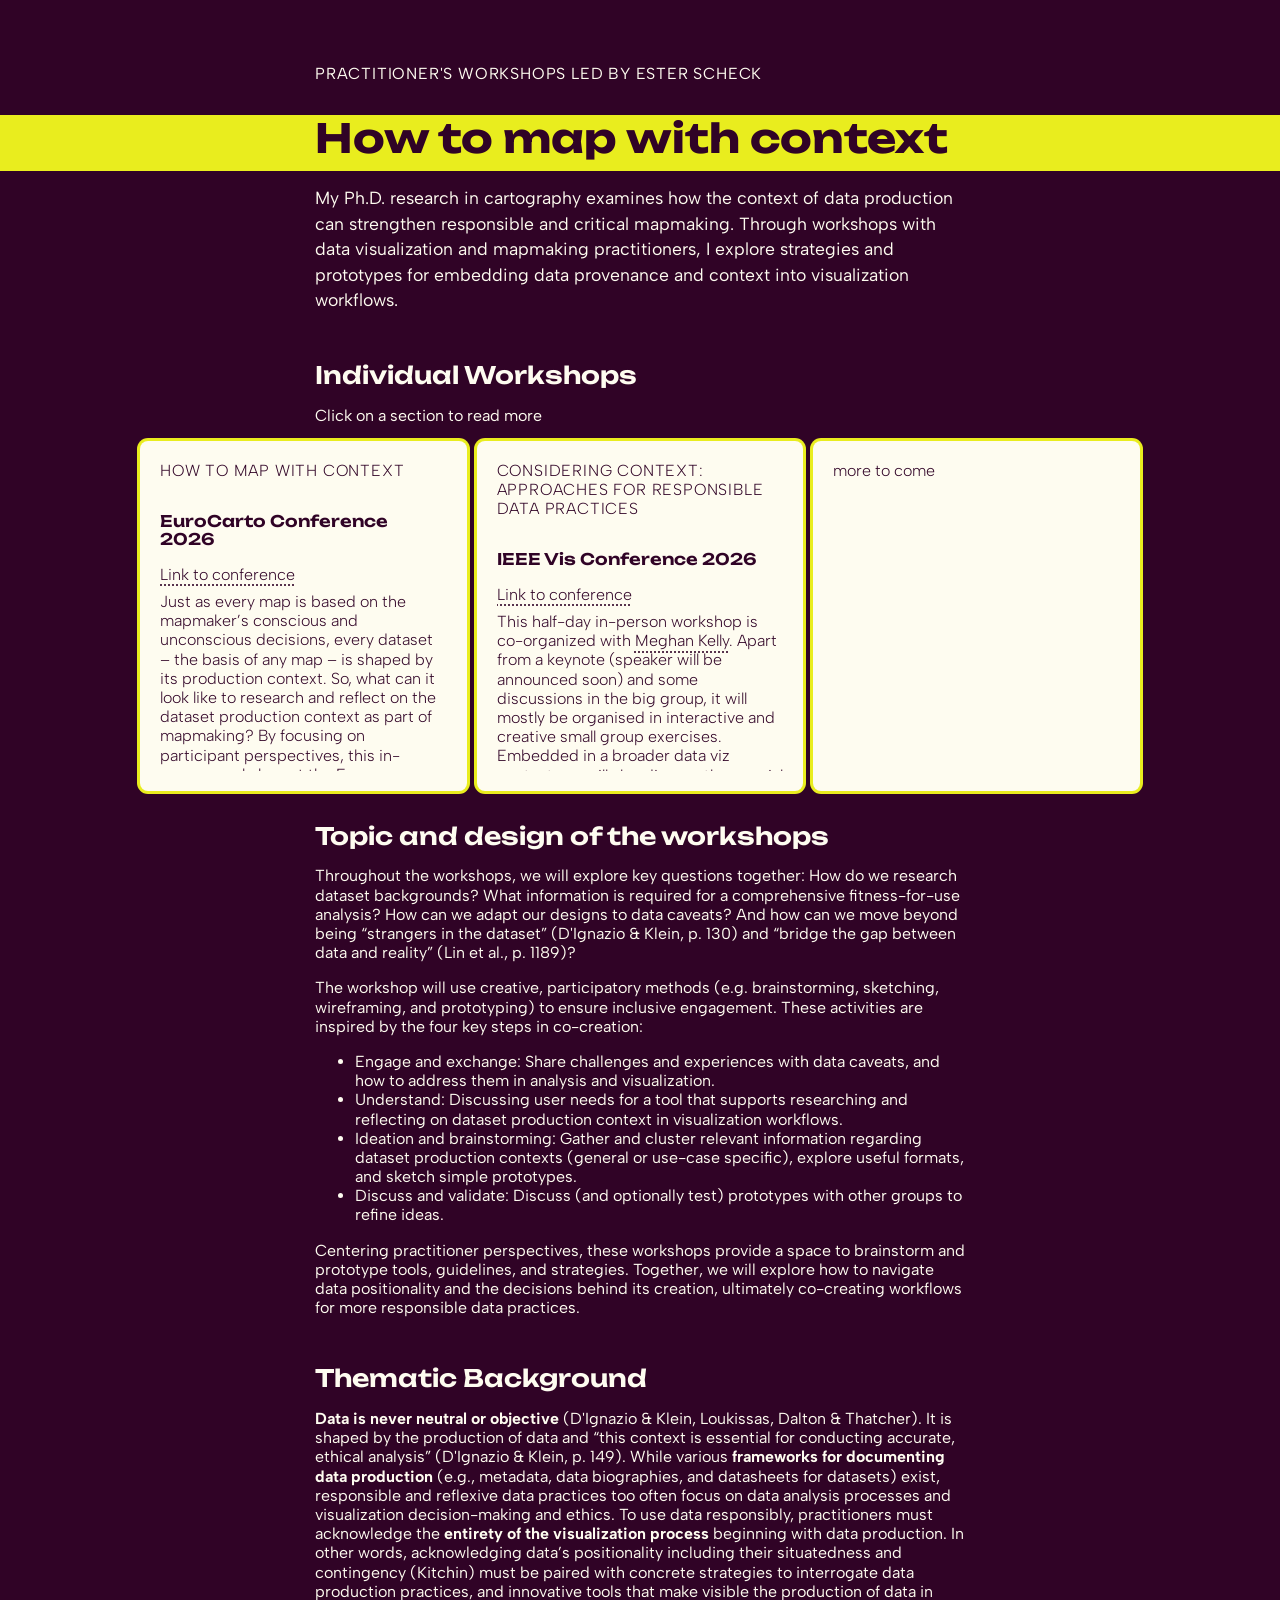
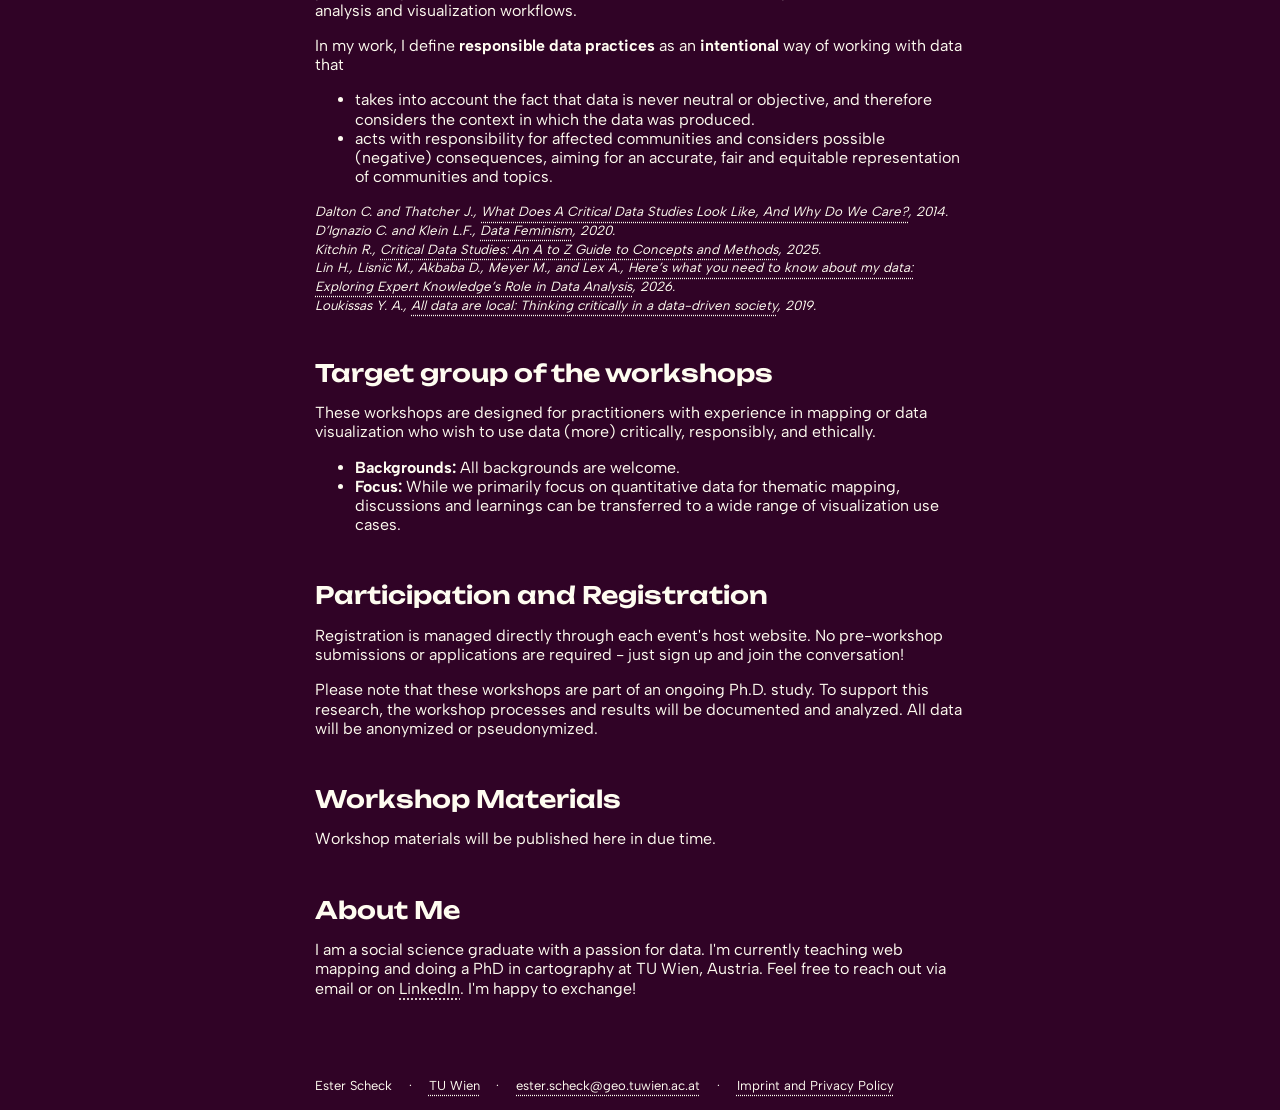
==== index.html @ 28e90af2 "feat(index): add in-person info" ====
<!DOCTYPE html>
<html lang="en">
    <head>
        <meta charset="utf-8">
        <title>Workshops: Mapping with Context</title>
        <meta name="description" content="Workshops led by Ester Scheck exploring the intersection of data production context, responsible data practices, and mapmaking ethics. Focus on co-creating strategies for mapmaking and visualization workflows">
        <link rel="icon" type="image/png" sizes="32x32" href="images/favicon-32x32.png">
        <link rel="stylesheet" href="style.css">
        <link rel="preconnect" href="https://fonts.bunny.net">
        <link href="https://fonts.bunny.net/css?family=unbounded:200,300,400,600,700" rel="stylesheet" />
        <meta name="viewport" content="width=device-width, initial-scale=1">
    </head>
    <body>
        <header>
            <div class="header-content container">
                <div class="surtitle">Practitioner's workshops led by Ester Scheck</div>
                <div class="title-block">
                    <h1>
                        <a href="index.html">How to map with context</a>
                    </h1>                    
                </div>
            </div>
        </header>

        <main>
            <section class="intro container">
                <p>
                    My Ph.D. research in cartography examines how the context of data production can strengthen responsible and critical mapmaking. 
                    Through workshops with data visualization and mapmaking practitioners, 
                    I explore strategies and prototypes for embedding data provenance and context into visualization workflows.
                </p>
            </section>

            <section class="workshops-intro container">
                <h2>Individual Workshops</h2>
                <p>Click on a section to read more</p>
            </section>

            <section class="workshops-wrapper">
                <div class="workshop-column" onclick="expand(this)">
                    <div class="surtitle">How to Map with Context</div>
                    <h3>EuroCarto Conference 2026</h3>
                    <a href="https://eurocarto2026.org/">Link to conference</a>
                    <p>
                        Just as every map is based on the mapmaker’s conscious and unconscious decisions, 
                        every dataset – the basis of any map – is shaped by its production context. 
                        So, what can it look like to research and reflect on the dataset production context as part of mapmaking?
                        By focusing on participant perspectives, this in-person workshop at the European Cartographic Conference 2026
                        fosters the exchange and development of ideas needed to strengthen responsible data practices and integrate production context into the mapmaking workflow.
                    </p>
                </div>
                <div class="workshop-column" onclick="expand(this)">
                    <div class="surtitle">Considering Context: Approaches for Responsible Data Practices</div>
                    <h3>IEEE Vis Conference 2026</h3>
                    <a href="https://www.ieeevis.org/year/2026/welcome/">Link to conference</a>
                    <p>
                        This half-day in-person workshop is co-organized with <a href="https://www.maxwell.syr.edu/directory/meghan-kelly">Meghan Kelly</a>.
                        Apart from a keynote (speaker will be announced soon) and some discussions in the big group,
                        it will mostly be organised in interactive and creative small group exercises.
                        Embedded in a broader data viz context, we will also discuss the special challenges
                        and benefits of maps as a visualization type that not only shows attributes but also spatial relations.
                    </p>   
                </div>
                <div class="workshop-column" onclick="expand(this)">
                    more to come
                </div>
            </section>

            <section class="workshop-topic container">
                <h2>Topic and design of the workshops</h2>
                <p>
                    Throughout the workshops, we will explore key questions together: 
                    How do we research dataset backgrounds? 
                    What information is required for a comprehensive fitness-for-use analysis? 
                    How can we adapt our designs to data caveats?
                    And how can we move beyond being “strangers in the dataset” (D'Ignazio & Klein, p. 130) and “bridge the gap between data and reality” (Lin et al., p. 1189)?
                </p>
                <p>
                    The workshop will use creative, participatory methods (e.g. brainstorming, sketching, wireframing, and prototyping) to ensure inclusive engagement. 
                    These activities are inspired by the four key steps in co-creation:
                    <ul>
                        <li>Engage and exchange: Share challenges and experiences with data caveats, and how to address them in analysis and visualization.</li>
                        <li>Understand: Discussing user needs for a tool that supports researching and reflecting on dataset production context in visualization workflows.</li>
                        <li>Ideation and brainstorming: Gather and cluster relevant information regarding dataset production contexts (general or use-case specific), explore useful formats, and sketch simple prototypes.</li>
                        <li>Discuss and validate: Discuss (and optionally test) prototypes with other groups to refine ideas.</li>
                    </ul>
                </p>
                <p>
                    Centering practitioner perspectives, these workshops provide a space to brainstorm and prototype tools, guidelines, and strategies. 
                    Together, we will explore how to navigate data positionality and the decisions behind its creation, 
                    ultimately co-creating workflows for more responsible data practices.
                </p>
            </section>

            <section class="background container">
                <h2>Thematic Background</h2>
                <p>
                    <em>Data is never neutral or objective</em> (D'Ignazio & Klein, Loukissas, Dalton & Thatcher). 
                    It is shaped by the production of data and “this context is essential for conducting accurate, ethical analysis” (D'Ignazio & Klein, p. 149). 
                    While various <em>frameworks for documenting data production</em> (e.g., metadata, data biographies, and datasheets for datasets) exist, 
                    responsible and reflexive data practices too often focus on data analysis processes and visualization decision-making and ethics. 
                    To use data responsibly, practitioners must acknowledge the <em>entirety of the visualization process</em> beginning with data production. 
                    In other words, acknowledging data’s positionality including their situatedness and contingency (Kitchin) 
                    must be paired with concrete strategies to interrogate data production practices, 
                    and innovative tools that make visible the production of data in analysis and visualization workflows.
                </p>
                <p>
                    In my work, I define <em>responsible data practices</em> as an <em>intentional</em> way of working with data that
                    <ul>
                        <li>takes into account the fact that data is never neutral or objective, and therefore considers the context in which the data was produced.</li>
                        <li>acts with responsibility for affected communities and considers possible (negative) consequences, aiming for an accurate, fair and equitable representation of communities and topics.</li>
                    </ul>
                </p>
                <p class="bibliography">
                    Dalton C. and Thatcher J., <a href="https://www.societyandspace.org/articles/what-does-a-critical-data-studies-look-like-and-why-do-we-care">What Does A Critical Data Studies Look Like, And Why Do We Care?</a>, 2014.<br>
                    D’Ignazio C. and Klein L.F., <a href="https://mitpress.mit.edu/9780262547185/data-feminism/">Data Feminism</a>, 2020. <br>
                    Kitchin R., <a href="https://www.politybooks.com/bookdetail?book_slug=9781509566525">Critical Data Studies: An A to Z Guide to Concepts and Methods</a>, 2025. <br>
                    Lin H., Lisnic M., Akbaba D., Meyer M., and Lex A., <a href="doi.org/10.1109/TVCG.2025.3634821">Here’s what you need to know about my data: Exploring Expert Knowledge’s Role in Data Analysis</a>, 2026.<br>
                    Loukissas Y. A., <a href="https://direct.mit.edu/books/oa-monograph/4323/All-Data-Are-LocalThinking-Critically-in-a-Data">All data are local: Thinking critically in a data-driven society</a>, 2019.<br>
                </p>
            </section>

            <section class="target-group container">
                <h2>Target group of the workshops</h2>
                <p>These workshops are designed for practitioners with experience in mapping or data visualization who wish to use data (more) critically, responsibly, and ethically. 
                    <ul>
                        <li><em>Backgrounds:</em> All backgrounds are welcome.</li>
                        <li><em>Focus:</em> While we primarily focus on quantitative data for thematic mapping,
                        discussions and learnings can be transferred to a wide range of visualization use cases.</li>
                    </ul>
                </p>
            </section>

            <section class="participation container">
                <h2>Participation and Registration</h2>
                <p>
                    Registration is managed directly through each event's host website. 
                    No pre-workshop submissions or applications are required - just sign up and join the conversation!
                </p>
                <p>
                    Please note that these workshops are part of an ongoing Ph.D. study. 
                    To support this research, the workshop processes and results will be documented and analyzed.
                    All data will be anonymized or pseudonymized.
                </p>
            </section>

            <section class="materials container">
                <h2>Workshop Materials</h2>
                <p>Workshop materials will be published here in due time.</p>
            </section>

            <section class="about-me container">
                <h2>About Me</h2>
                <p>I am a social science graduate with a passion for data.
                    I'm currently teaching web mapping and doing a PhD in cartography at TU Wien, Austria.
                    Feel free to reach out via email or on <a href="https://www.linkedin.com/in/ester-s-/">LinkedIn</a>.
                    I'm happy to exchange!
                </p>
            </section>
        </main>

        <footer class="container">
            <span>Ester Scheck</span>
            <span>·</span>
            <span><a href="https://cartography.tuwien.ac.at/ester-scheck/">TU Wien</a></span>
            <span>·</span>
            <span><a href="mailto:ester.scheck@geo.tuwien.ac.at">ester.scheck@geo.tuwien.ac.at</a></span>
            <span>·</span>
            <span><a href="imprint-privacy.html">Imprint and Privacy Policy</a></span>
        </footer>

    </body>

    <script>
        function expand(el) {
            document.querySelectorAll('.workshop-column').forEach(col => col.classList.remove('active'));
            el.classList.add('active');
        }
    </script>
</html>
---- style.css ----
@font-face {
    font-family: "Albert Sans";
    src: url(fonts/Albert_Sans/AlbertSans-VariableFont_wght.ttf);
}


:root {
    --background:       #300326;
    --type:             #FEFCF0;
    --highlight:        #e9ed1e;


    /* Typography */
    --font-display: "Unbounded", "Inter", "Helvetica Neue", Helvetica, Arial, sans-serif;
    --font-body:   "Albert Sans", "Inter", Arial, sans-serif;

    /* Spacing */
    --space-xs:  0.5rem;
    --space-sm:  1rem;
    --space-md:  2rem;
    --space-lg:  4rem;
    --space-xl:  6rem;

    /* Widths */
    --max-content-width: 650px;
}

html {
    font-size: 16px;
    scroll-behavior: smooth;
    width: 100%;
    overflow-x: hidden;

}

main {
    container-type: inline-size;
}

body {
    font-size: 1rem;
    background-color: var(--background);
    color: var(--type);
    margin-top: var(--space-lg);
    margin-bottom: var(--space-sm);
    padding: 0 var(--space-md);
    font-family: var(--font-body);
    line-height: 1.2;
    align-self: center;
}

.container {
  max-width: var(--max-content-width);
  margin-inline: auto;
  padding-inline: var(--space-md);
}

h1, h2, h3, h4 {
    font-family: var(--font-display);
    font-weight: 600;
    line-height: 1.15;
}

header {
    width: 100vw;
    background-color: var(--background); /* The base color of the top of your site */
    margin-top: var(--space-lg);
    margin-left: -50vw;
    margin-right: -50vw;
    left: 50%;
    right: 50%;
    position: relative;
    overflow: hidden;
    display: block;

    .header-content {
        position: relative;
        z-index: 2; /* Keeps text above the animation */
    }

    .title-block {
        width: 100%;
        position: relative; /* Needed to anchor the animated background */

        &::before {
            content: "";
            position: absolute;
            
            /* THE MAGIC: Instead of 'inset: 0' (which stays inside the H1), 
            we use huge negative margins or viewport units to force it wide */
            left: 50%;
            transform: translateX(-50%);
            width: 150vw; /* Makes it much wider than the screen */
            height: 90%; /* Makes it taller than the text */
            
            z-index: -1; /* Puts it behind the text */
            background-color: var(--highlight);
            
            /* Your existing animation */
            animation: drift 18s ease-in-out infinite;
        }

        &:hover::before {
            animation: none; 
        }
    }

}

h1 {
    margin-bottom: var(--space-sm);
    font-size: 2.5rem;
    font-weight: 700;
    position: relative;
    display: inline-block;
    color: var(--background);
    z-index: 1;
    margin-top: 0;


    a{
        text-decoration: none;
        &:hover {
            color: inherit;
        }
    }
}

@keyframes drift {
  0%, 100% {
    /* Home Base */
    transform: translateX(-50%) translate(0, 0) rotate(0deg);
  }
  20% {
    /* Move right, but keep vertical movement very minimal */
    transform: translateX(-50%) translate(15px, 2px) rotate(1deg);
  }
  40% {
    /* The BIG sweep to the left (high verticality is okay here for "depth") */
    transform: translateX(-50%) translate(-35px, -15px) rotate(-1deg);
  }
  60% {
    /* Move right, but keep it almost purely horizontal */
    transform: translateX(-50%) translate(20px, 0px) rotate(1deg);
  }
  80% {
    /* A small correction back to the left, mostly horizontal */
    transform: translateX(-50%) translate(-10px, -2px) rotate(-0.5deg);
  }
}

h2 {
  position: relative; /* Needed to anchor the line */
  margin-top: var(--space-md);
  display: inline-block;
  margin-bottom: var(--space-xs);

  &::after {
    content: "";
    position: absolute;
    left: 0;
    bottom: -0.2em; /* Distance from text */
    width: 100%;
    height: 0.4em;
    background-color: var(--highlight);
    
    /* The "Magic": Start with 0 width for an entrance animation */
    transform: scaleX(0);
    transform-origin: left;
    transition: transform 0.3s ease-out;
    }

    &:hover::after {
        transform: scaleX(1);
    }
}

.surtitle {
    text-transform: uppercase;
    letter-spacing: 0.05em;
    margin-bottom: var(--space-md)

}

p, div, footer {
    font-family: var(--font-body)
}

p {
    margin-top: var(--space-xs);
}

a {
    color: inherit;
    text-decoration: underline dotted;
    text-underline-offset: 5px;
    &:hover {
        color: var(--highlight);
    }
}

em {
    font-style: normal;
    font-weight: 700;
}

.intro {
    p {
        font-size: 1.1rem;
        line-height: 1.45;
    }
}

section.workshops-wrapper {
    display: flex;
    flex-direction: row;
    justify-content: space-evenly;
    gap: 10px;
    align-items: stretch;
    max-height: 350px;
    max-width: 1000px;
    margin-inline: auto;


    div.workshop-column {
        flex: 1;
        background: var(--type);
        color: var(--background);
        font-weight: 300;
        overflow: clip;
        overflow-clip-margin: content-box;

        transition: box-shadow 0.2s ease, flex 0.4s ease;
        cursor: pointer;
        padding: 20px;
        border-radius: 8px;
        box-shadow: 0 0 0 3px var(--highlight); 

        h3 {
            font-size: 1em;
        }

        .surtitle {
            line-height: 1.2;
        }

        &.active {
            flex: 4;
        }

        &:hover {
            box-shadow: 0 0 0 3px var(--highlight), inset 0 0 0 3px var(--highlight);
        }
    }  
    .workshop-column a:hover {
        color: inherit;
        font-weight: 500;
    }  
}



.bibliography {
    font-size: smaller;
    font-style: italic;
    line-height: 1.4;
}

@media (width < 730px) {
    section.workshops-wrapper {
        flex-direction: column;
        max-height: none;

        div.workshop-column {
            cursor: default;
            &:hover {
                box-shadow: 0 0 0 3px var(--highlight); 
            }
        }
    }

    section.workshops-intro p {
        visibility: hidden; /* hide because accordeon interaction does not work on mobile */
    }

    header {
        padding-inline: var(--space-md);
    }


}

.materials {
    align-items: center;
}

footer {
    margin-top: var(--space-lg);
    margin-bottom: var(--space-sm);
    font-size: small;

    span {
        margin: 0.5vw;
    }
    :first-child {
        margin-left: 0;
    }
    :last-child {
        margin-right: 0;
    }

}

section.imprint {
    div {
        line-height: 1.65;
    }
}
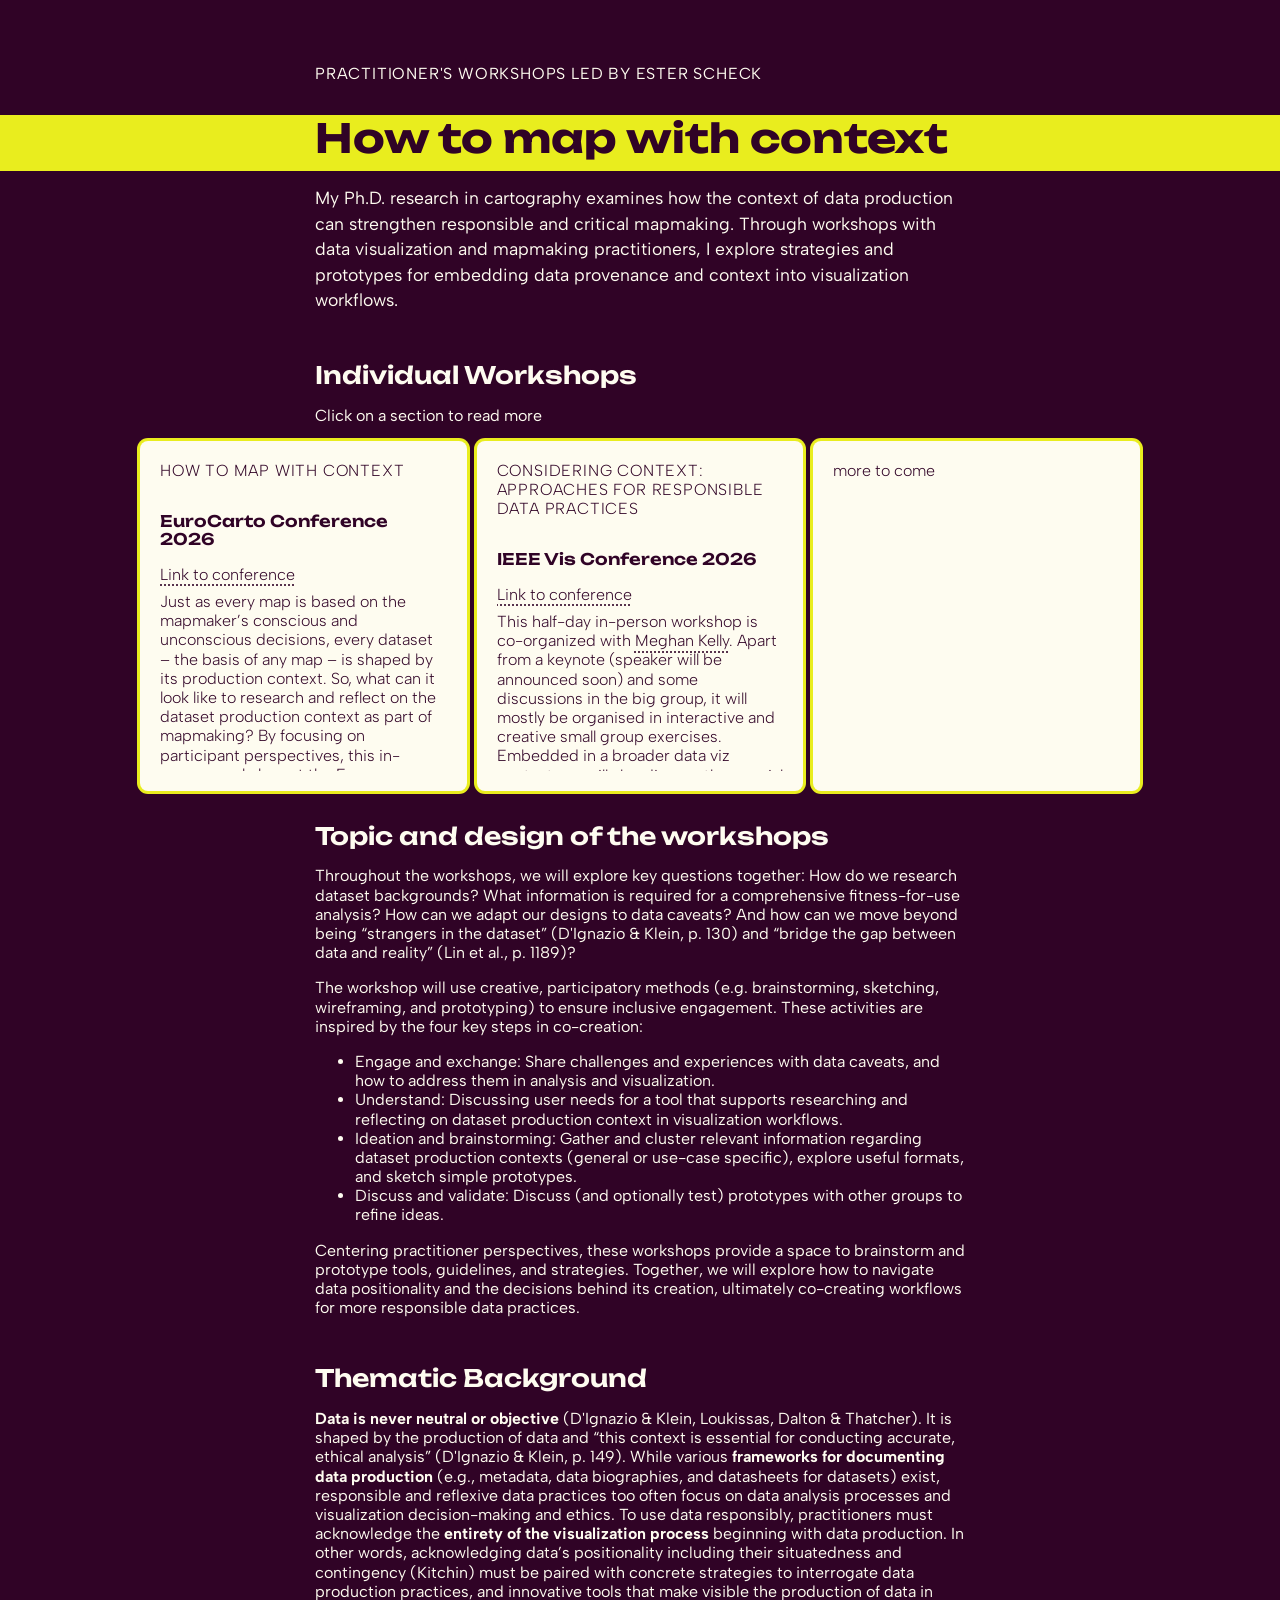
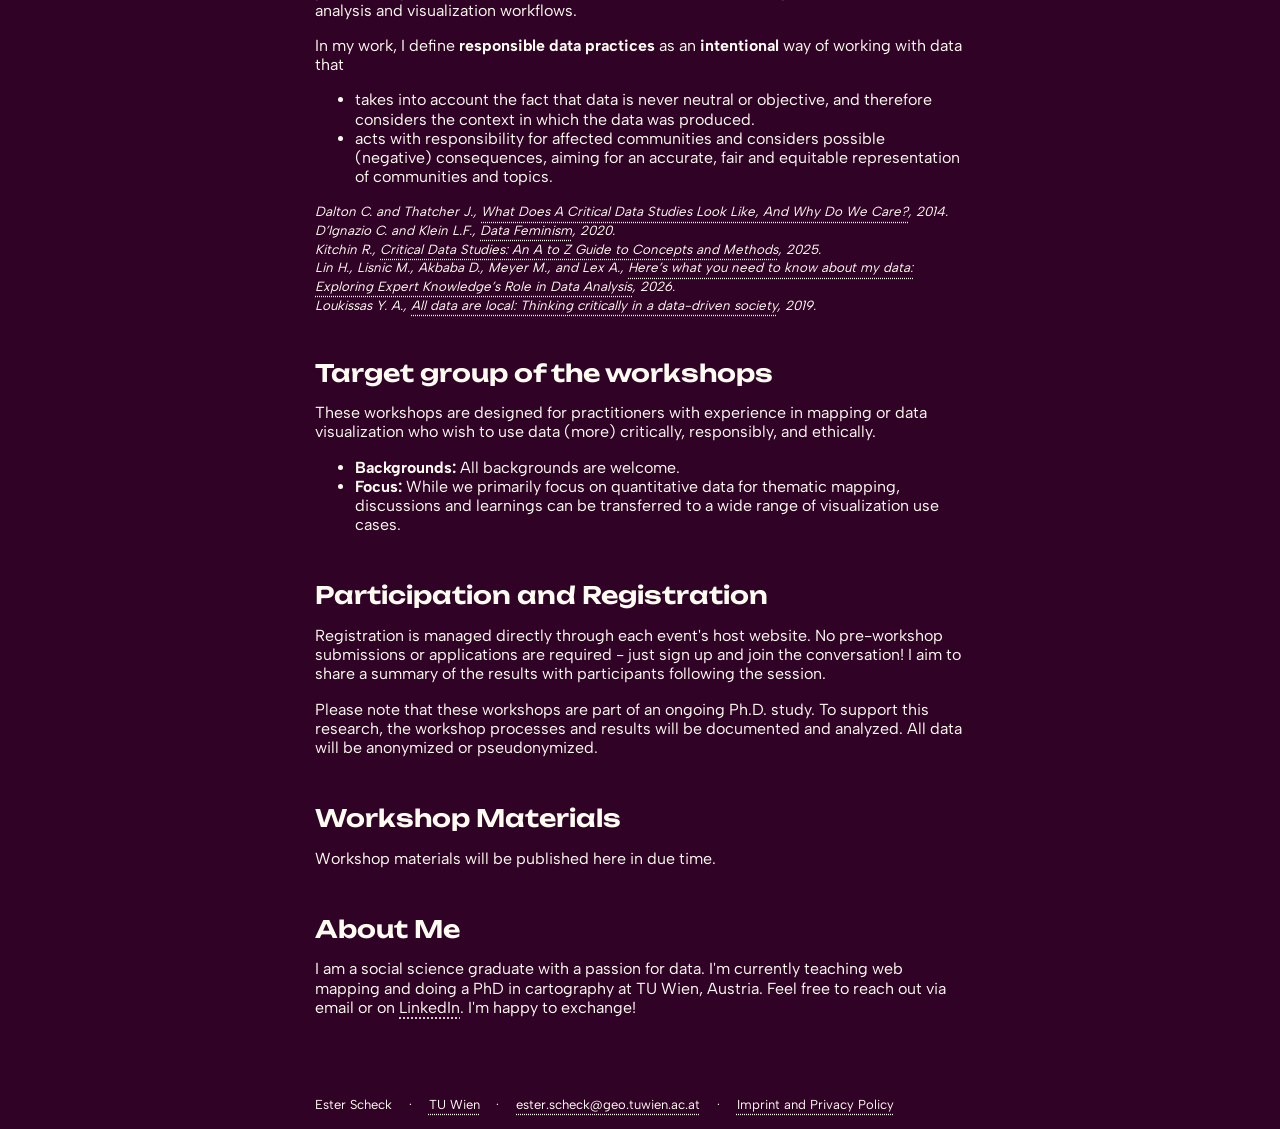
==== commit 824a11c7: "feat(index): add sharing results info" ====
--- a/index.html
+++ b/index.html
@@ -136,6 +136,7 @@
                 <p>
                     Registration is managed directly through each event's host website. 
                     No pre-workshop submissions or applications are required - just sign up and join the conversation!
+                    I aim to share a summary of the results with participants following the session.
                 </p>
                 <p>
                     Please note that these workshops are part of an ongoing Ph.D. study. 
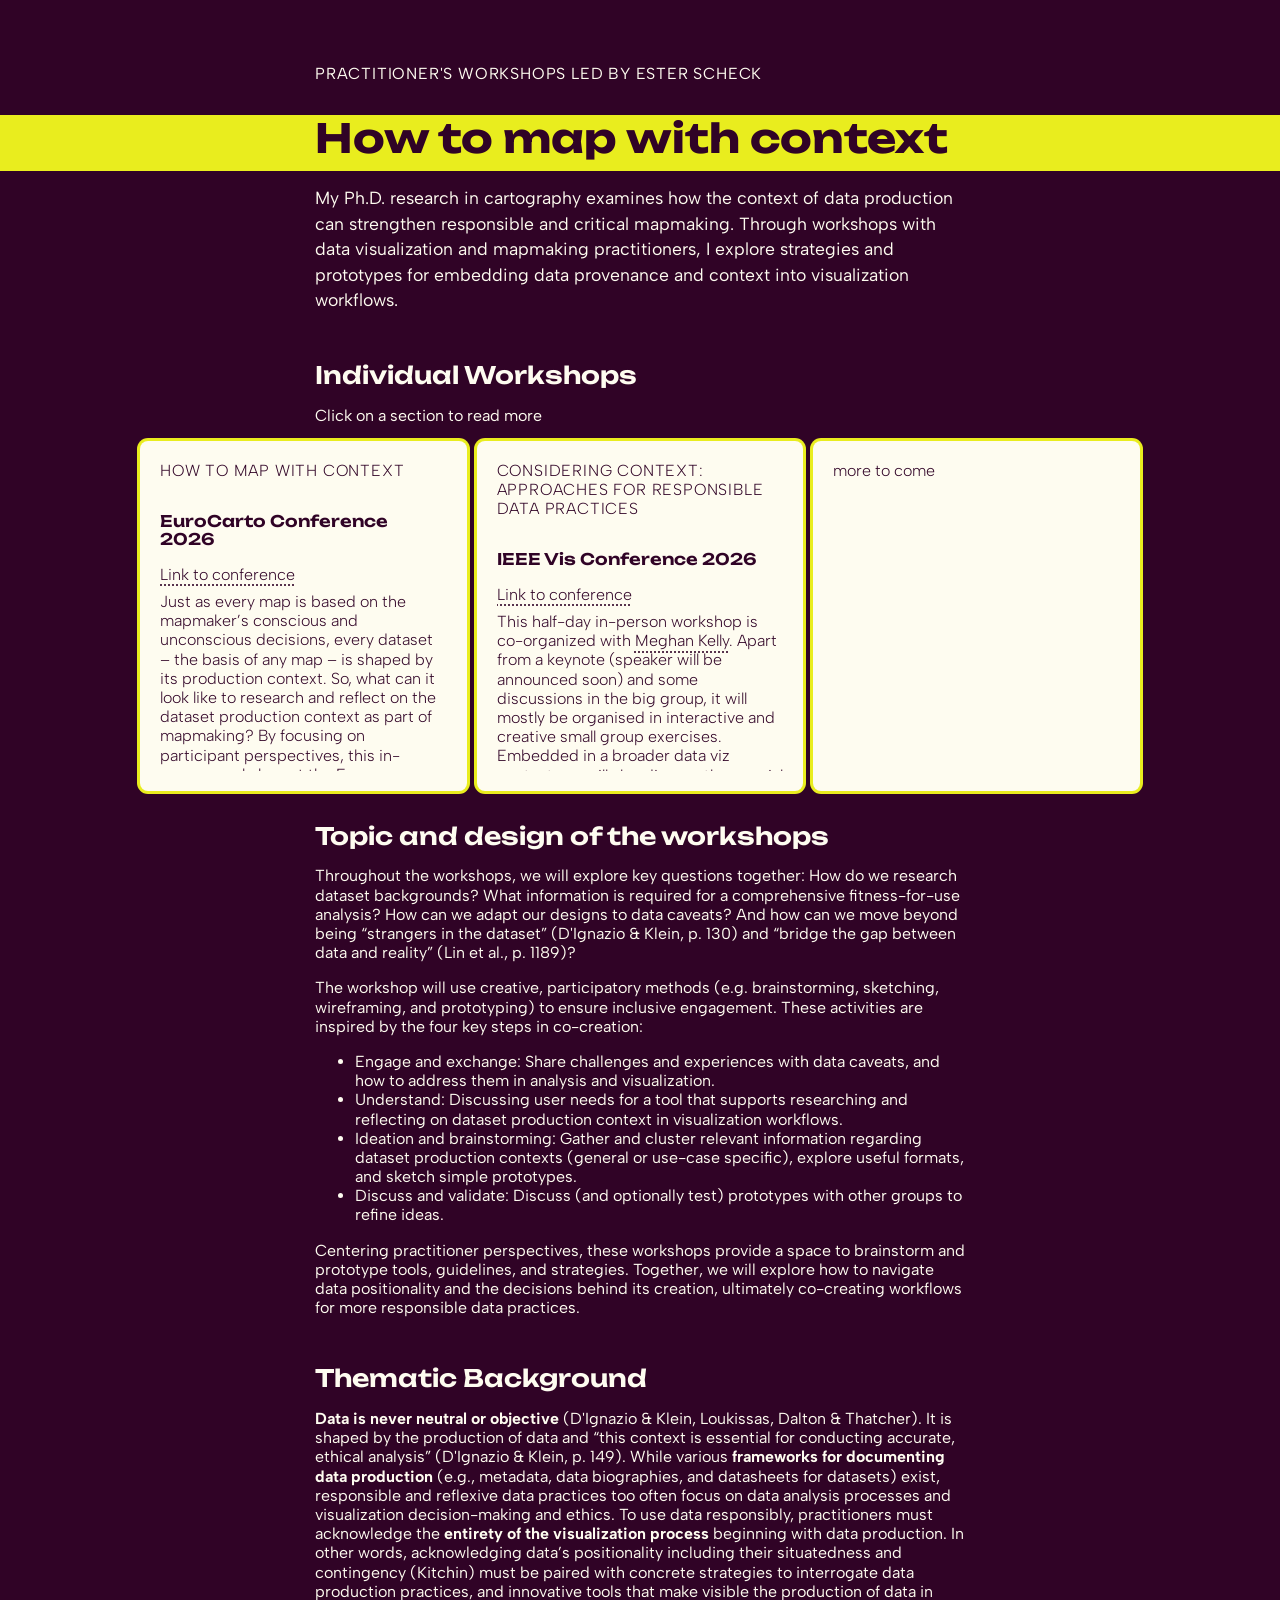
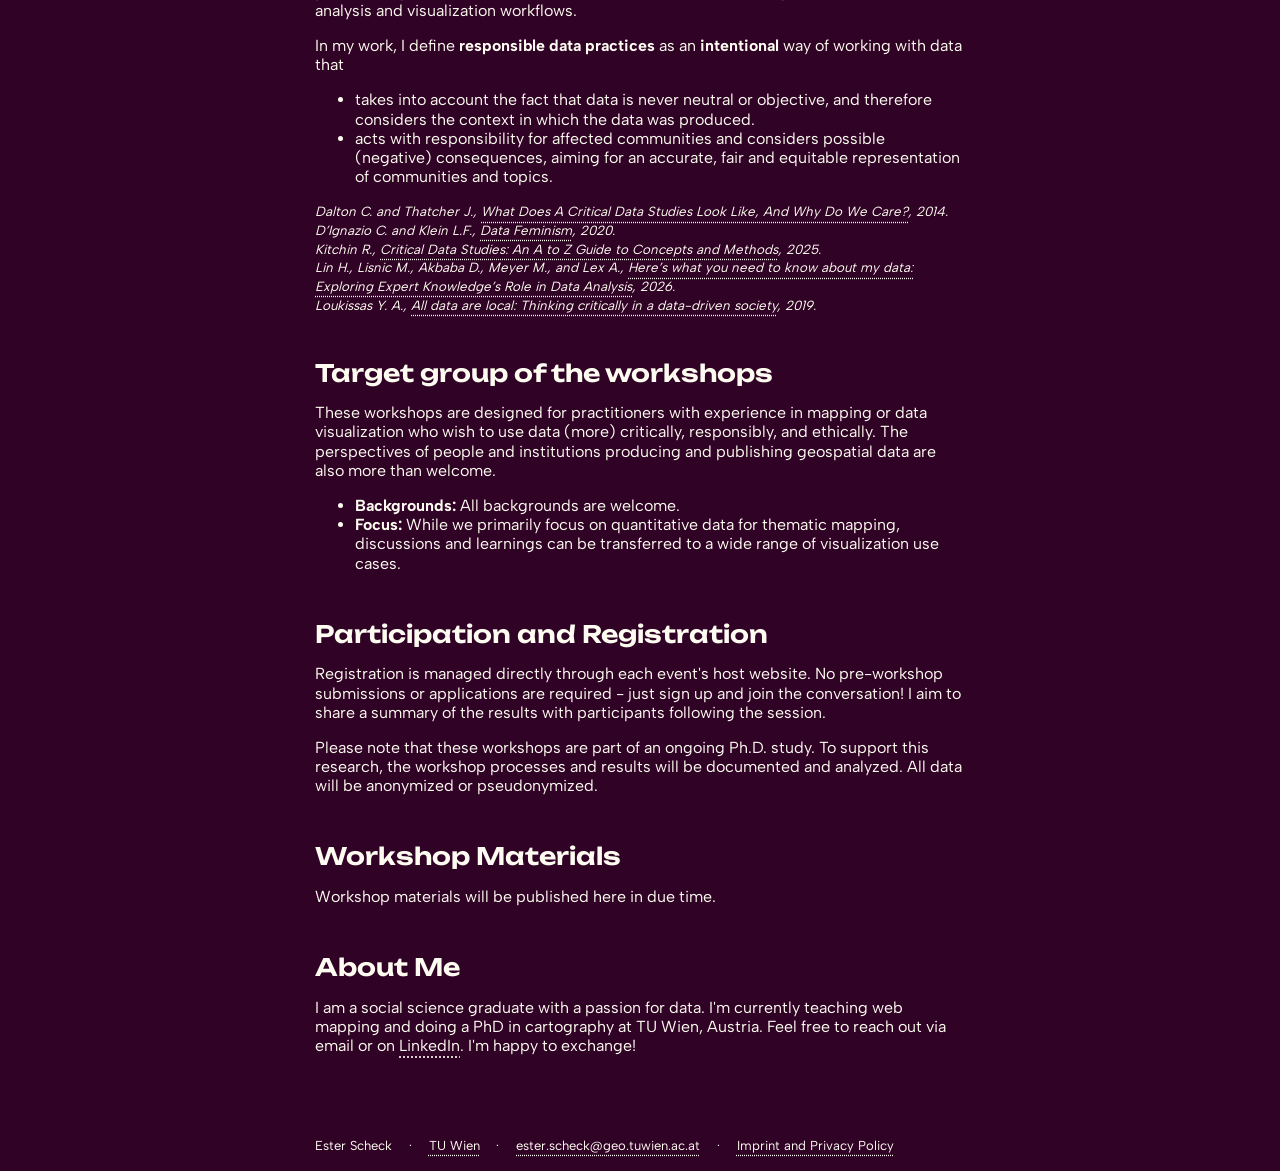
==== commit 97576980: "feat(target group): add data producers" ====
--- a/index.html
+++ b/index.html
@@ -123,6 +123,7 @@
             <section class="target-group container">
                 <h2>Target group of the workshops</h2>
                 <p>These workshops are designed for practitioners with experience in mapping or data visualization who wish to use data (more) critically, responsibly, and ethically. 
+                    The perspectives of people and institutions producing and publishing geospatial data are also more than welcome.
                     <ul>
                         <li><em>Backgrounds:</em> All backgrounds are welcome.</li>
                         <li><em>Focus:</em> While we primarily focus on quantitative data for thematic mapping,
--- a/style.css
+++ b/style.css
@@ -283,10 +283,19 @@
         visibility: hidden; /* hide because accordeon interaction does not work on mobile */
     }
 
-    header {
+    header .surtitle, h1 {
         padding-inline: var(--space-md);
     }
-
+}
+
+@media (width < 500px) {
+    .container {
+        padding-inline: var(--space-xs);
+    }
+
+    p, ul {
+        font-size: 1.2rem;
+    }
 
 }
 
@@ -298,6 +307,7 @@
     margin-top: var(--space-lg);
     margin-bottom: var(--space-sm);
     font-size: small;
+    line-height: 1.5;
 
     span {
         margin: 0.5vw;
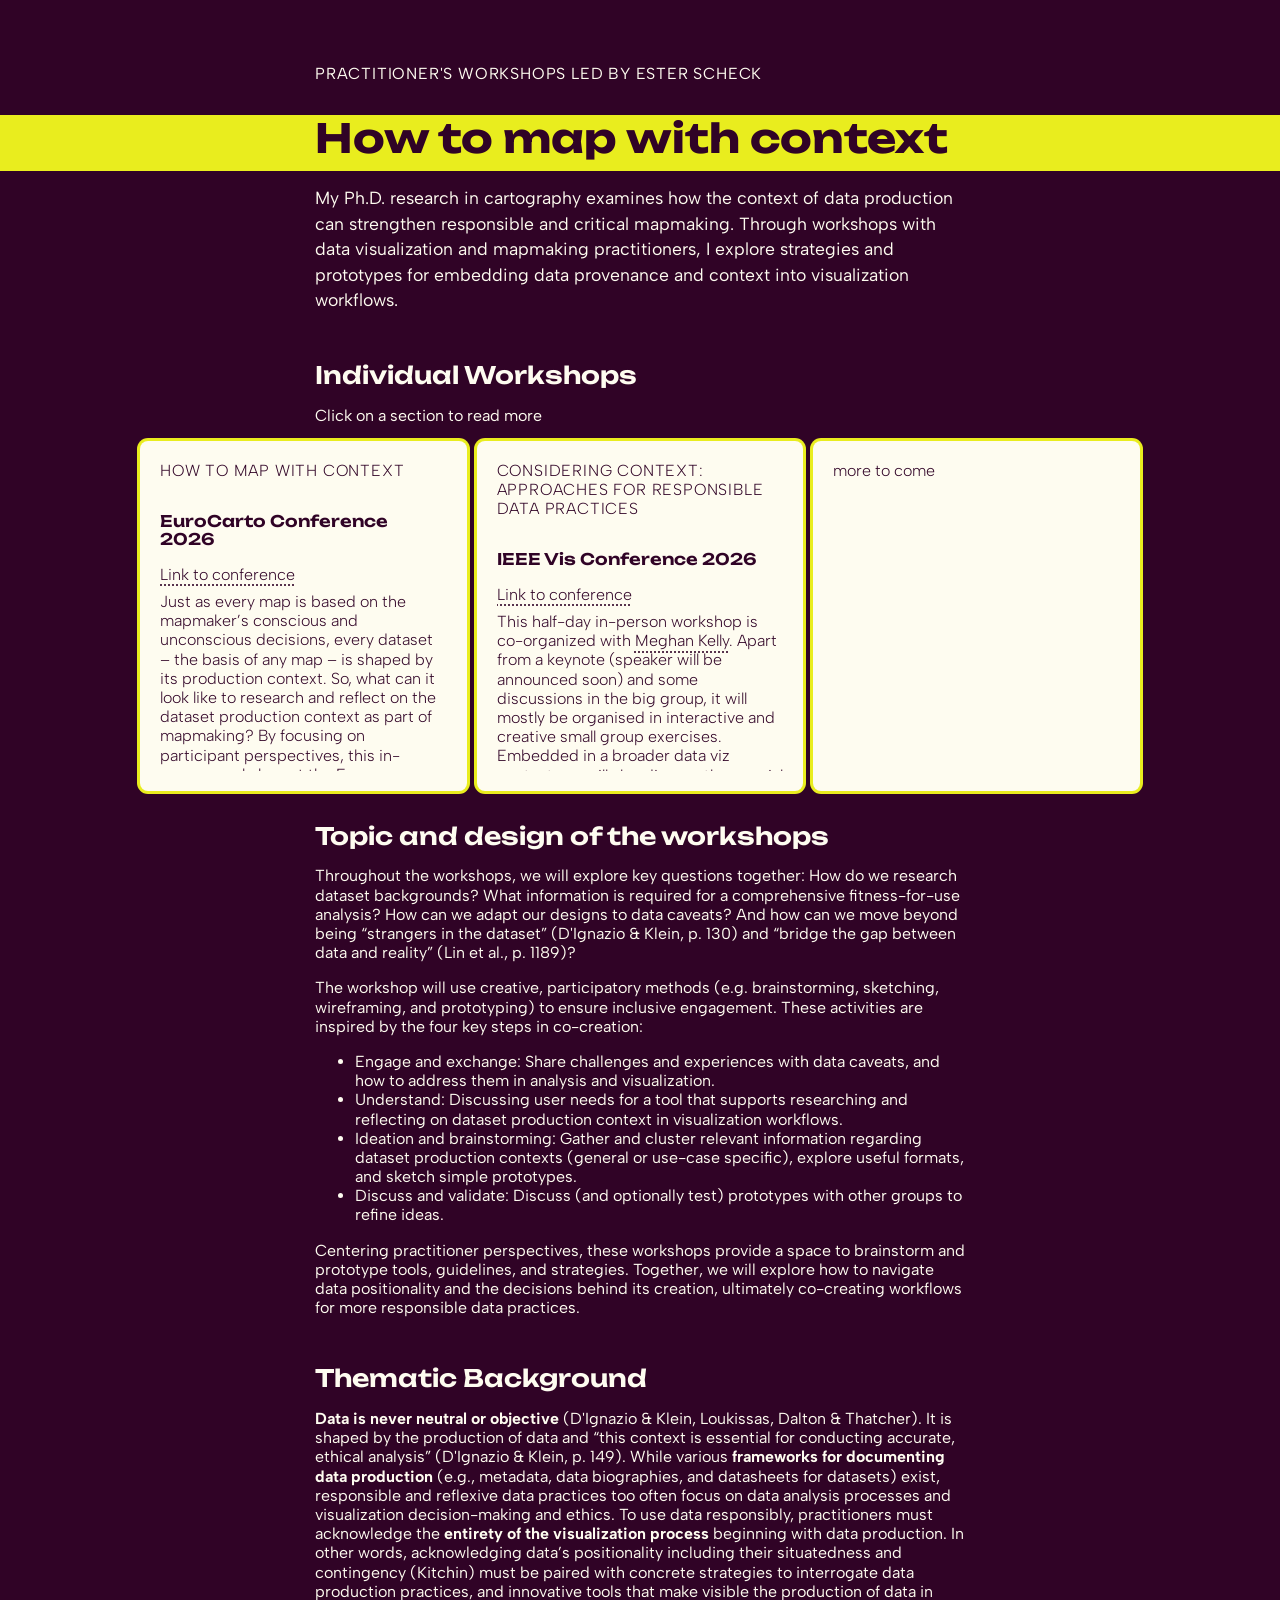
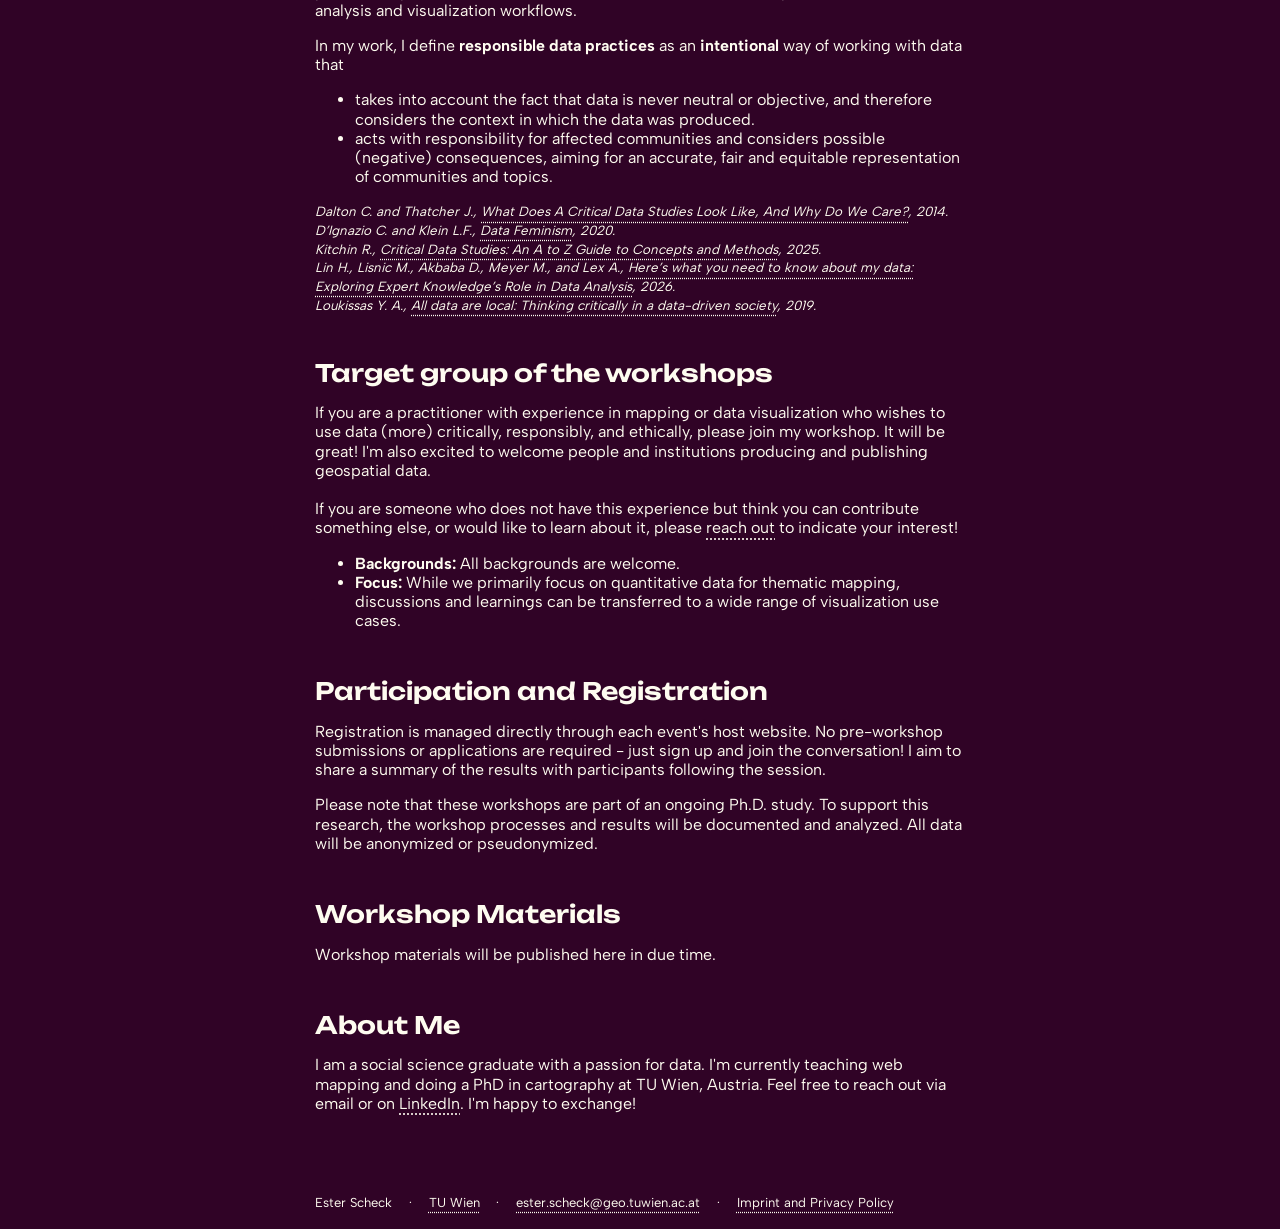
==== commit 76e598fa: "feat(index): broaden target group" ====
--- a/index.html
+++ b/index.html
@@ -122,8 +122,10 @@
 
             <section class="target-group container">
                 <h2>Target group of the workshops</h2>
-                <p>These workshops are designed for practitioners with experience in mapping or data visualization who wish to use data (more) critically, responsibly, and ethically. 
-                    The perspectives of people and institutions producing and publishing geospatial data are also more than welcome.
+                <p>If you are a practitioner with experience in mapping or data visualization who wishes to use data (more) critically, responsibly, and ethically, please join my workshop.
+                    It will be great! I'm also excited to welcome people and institutions producing and publishing geospatial data.
+                    <br> <br>
+                    If you are someone who does not have this experience but think you can contribute something else, or would like to learn about it, please <a href="mailto:ester.scheck@geo.tuwien.ac.at">reach out</a> to indicate your interest!
                     <ul>
                         <li><em>Backgrounds:</em> All backgrounds are welcome.</li>
                         <li><em>Focus:</em> While we primarily focus on quantitative data for thematic mapping,
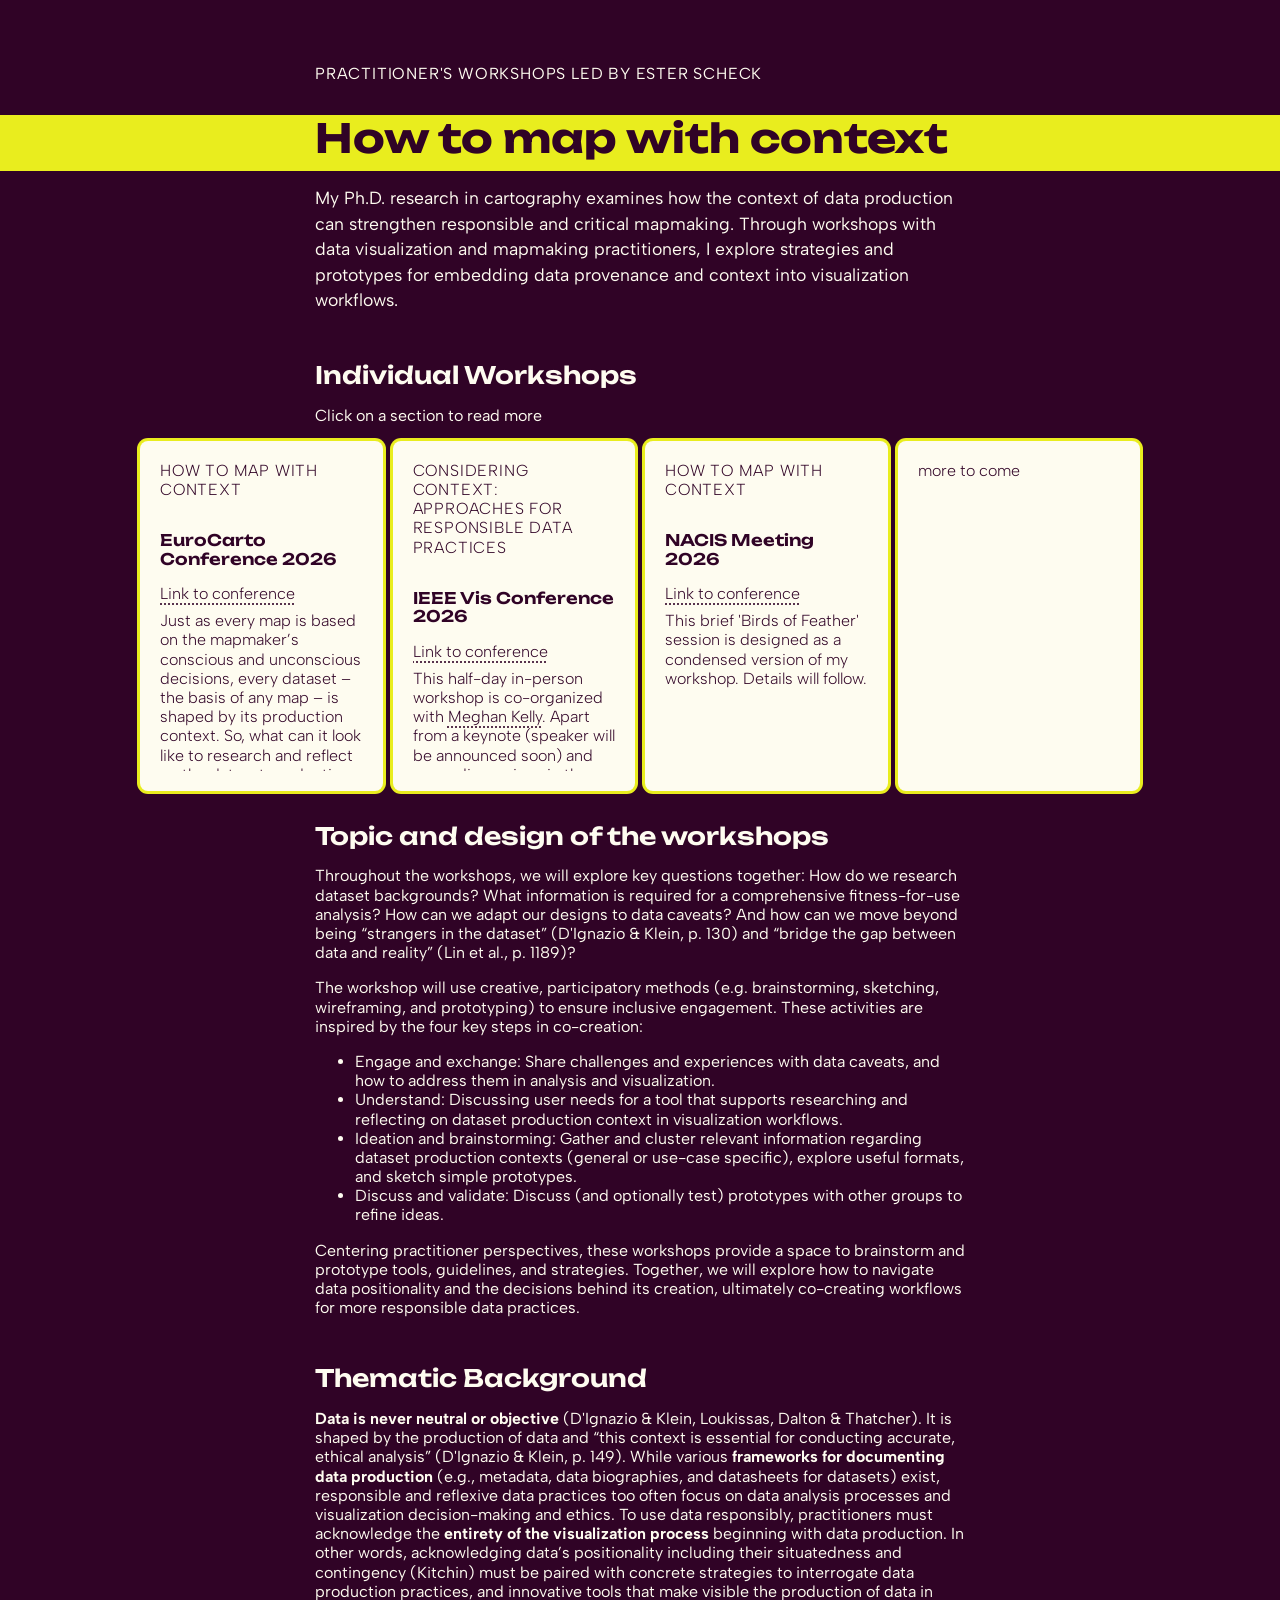
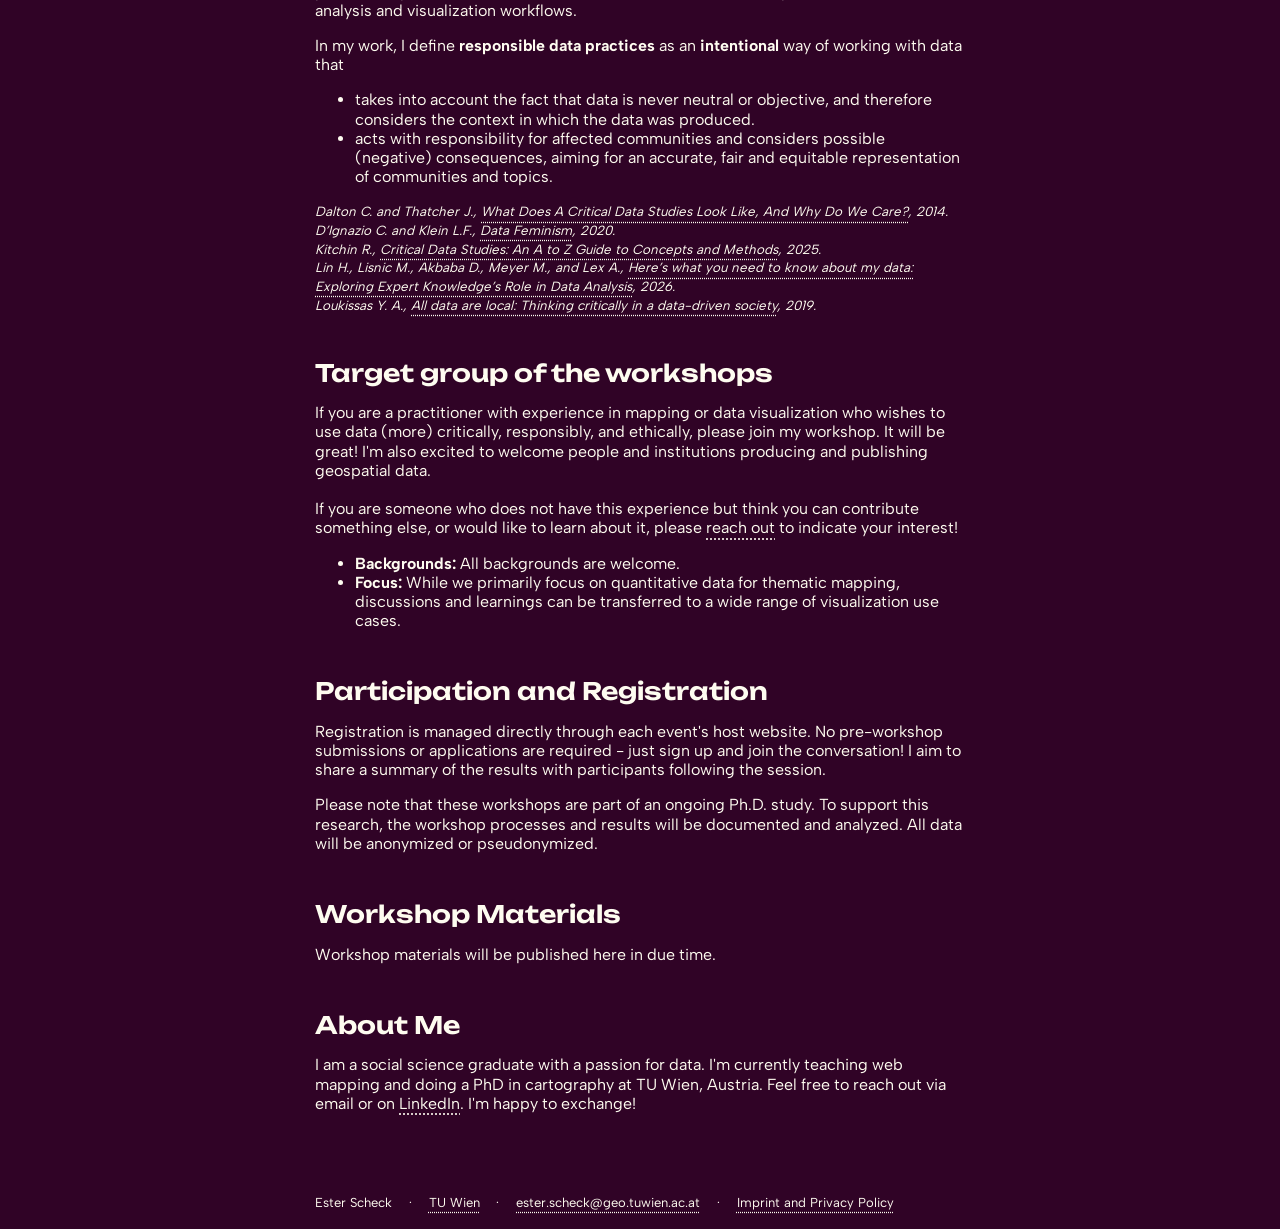
==== commit 46520aca: "feat(index): add nacis" ====
--- a/index.html
+++ b/index.html
@@ -59,6 +59,16 @@
                         it will mostly be organised in interactive and creative small group exercises.
                         Embedded in a broader data viz context, we will also discuss the special challenges
                         and benefits of maps as a visualization type that not only shows attributes but also spatial relations.
+                    </p>   
+                </div>
+                <div class="workshop-column" onclick="expand(this)">
+                    <div class="surtitle"> How to Map with Context</div>
+                    <h3>NACIS Meeting 2026</h3>
+                    <a href="https://nacis.org/annual-meeting/2026/">Link to conference</a>
+                    <p>
+                        This brief 'Birds of Feather' session is designed as a condensed version of my workshop.
+                        Details will follow.
+                
                     </p>   
                 </div>
                 <div class="workshop-column" onclick="expand(this)">
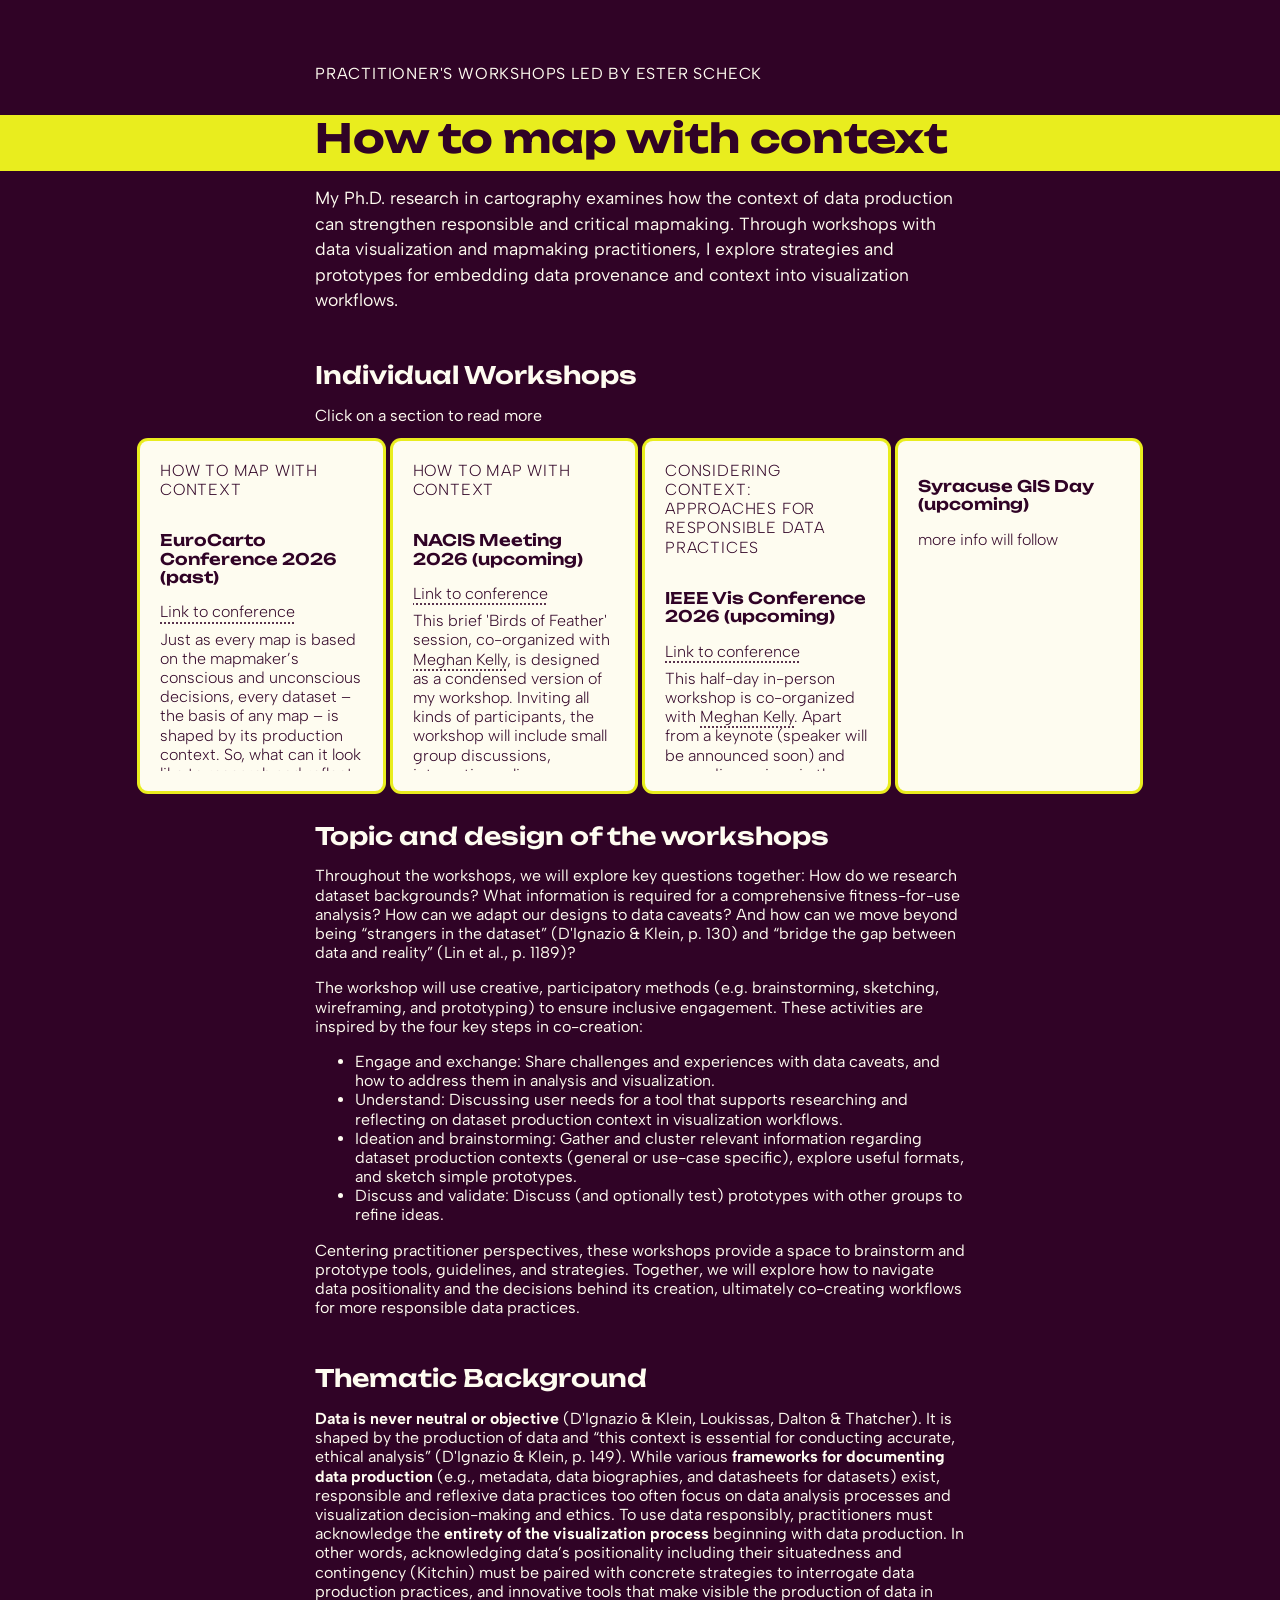
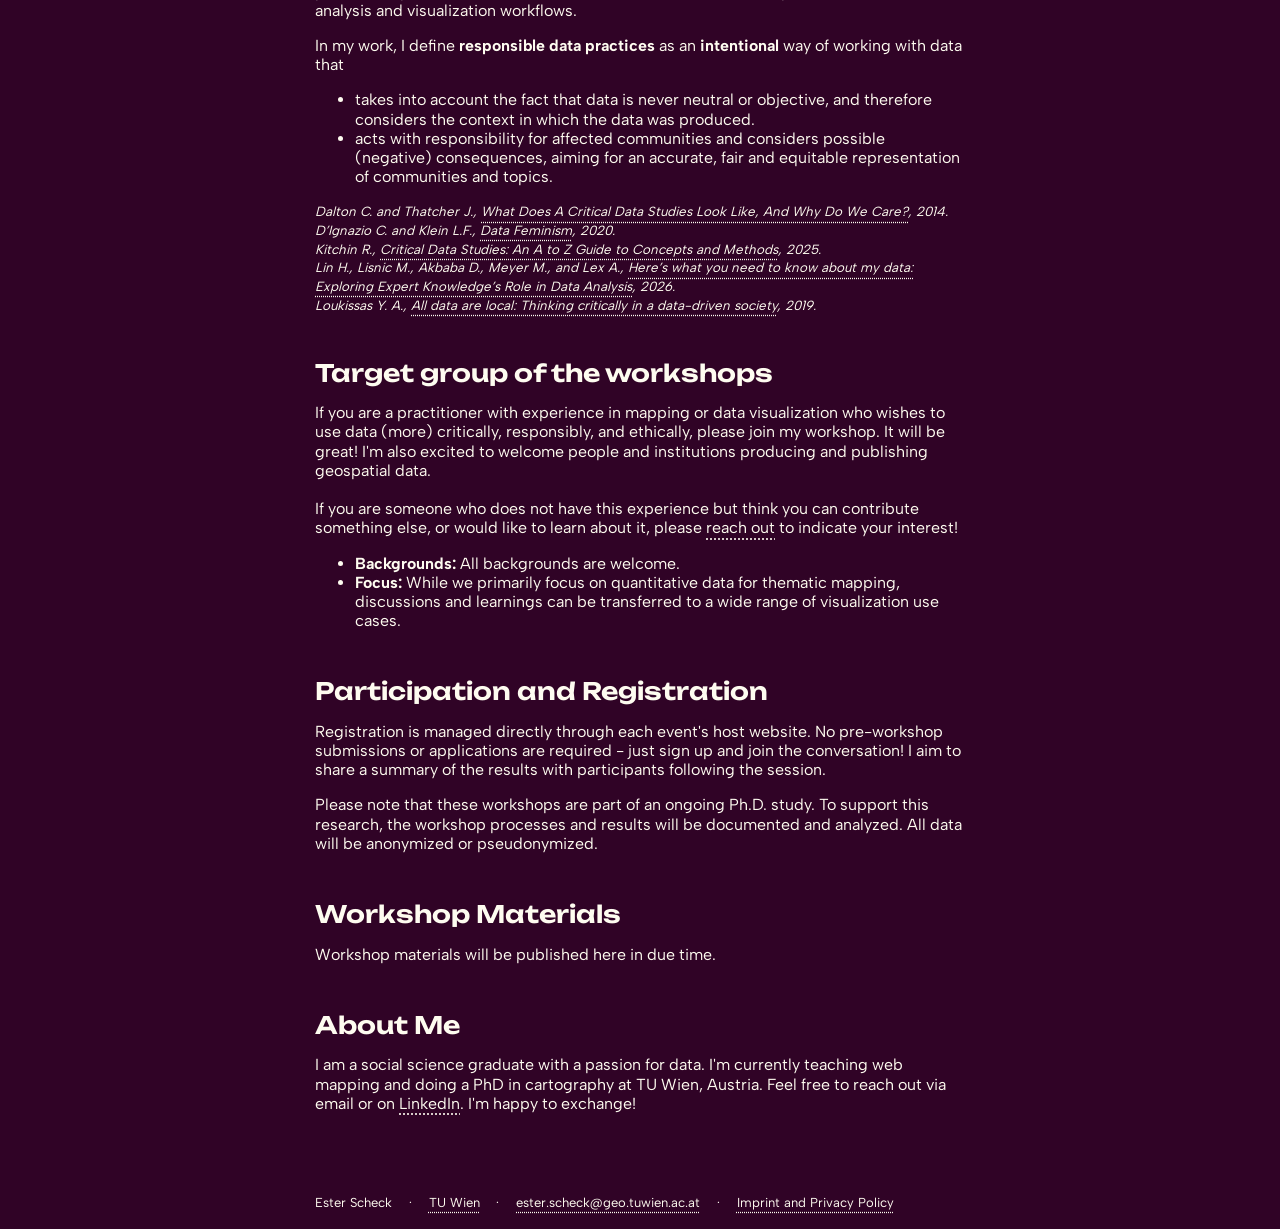
==== commit 2eba7793: "feat(index): add and update conference info" ====
--- a/index.html
+++ b/index.html
@@ -39,7 +39,7 @@
             <section class="workshops-wrapper">
                 <div class="workshop-column" onclick="expand(this)">
                     <div class="surtitle">How to Map with Context</div>
-                    <h3>EuroCarto Conference 2026</h3>
+                    <h3>EuroCarto Conference 2026 (past)</h3>
                     <a href="https://eurocarto2026.org/">Link to conference</a>
                     <p>
                         Just as every map is based on the mapmaker’s conscious and unconscious decisions, 
@@ -50,8 +50,19 @@
                     </p>
                 </div>
                 <div class="workshop-column" onclick="expand(this)">
+                    <div class="surtitle"> How to Map with Context</div>
+                    <h3>NACIS Meeting 2026 (upcoming)</h3>
+                    <a href="https://nacis.org/annual-meeting/2026/">Link to conference</a>
+                    <p>
+                        This brief 'Birds of Feather' session, co-organized with <a href="https://www.maxwell.syr.edu/directory/meghan-kelly">Meghan Kelly</a>,
+                        is designed as a condensed version of my workshop.
+                        Inviting all kinds of participants, the workshop will include small group discussions, interactive online surveys, and some hands-on prototyping.
+                
+                    </p>   
+                </div>
+                <div class="workshop-column" onclick="expand(this)">
                     <div class="surtitle">Considering Context: Approaches for Responsible Data Practices</div>
-                    <h3>IEEE Vis Conference 2026</h3>
+                    <h3>IEEE Vis Conference 2026 (upcoming)</h3>
                     <a href="https://www.ieeevis.org/year/2026/welcome/">Link to conference</a>
                     <p>
                         This half-day in-person workshop is co-organized with <a href="https://www.maxwell.syr.edu/directory/meghan-kelly">Meghan Kelly</a>.
@@ -62,17 +73,10 @@
                     </p>   
                 </div>
                 <div class="workshop-column" onclick="expand(this)">
-                    <div class="surtitle"> How to Map with Context</div>
-                    <h3>NACIS Meeting 2026</h3>
-                    <a href="https://nacis.org/annual-meeting/2026/">Link to conference</a>
+                    <h3>Syracuse GIS Day (upcoming)</h3>
                     <p>
-                        This brief 'Birds of Feather' session is designed as a condensed version of my workshop.
-                        Details will follow.
-                
-                    </p>   
-                </div>
-                <div class="workshop-column" onclick="expand(this)">
-                    more to come
+                        more info will follow
+                    </p>
                 </div>
             </section>
 
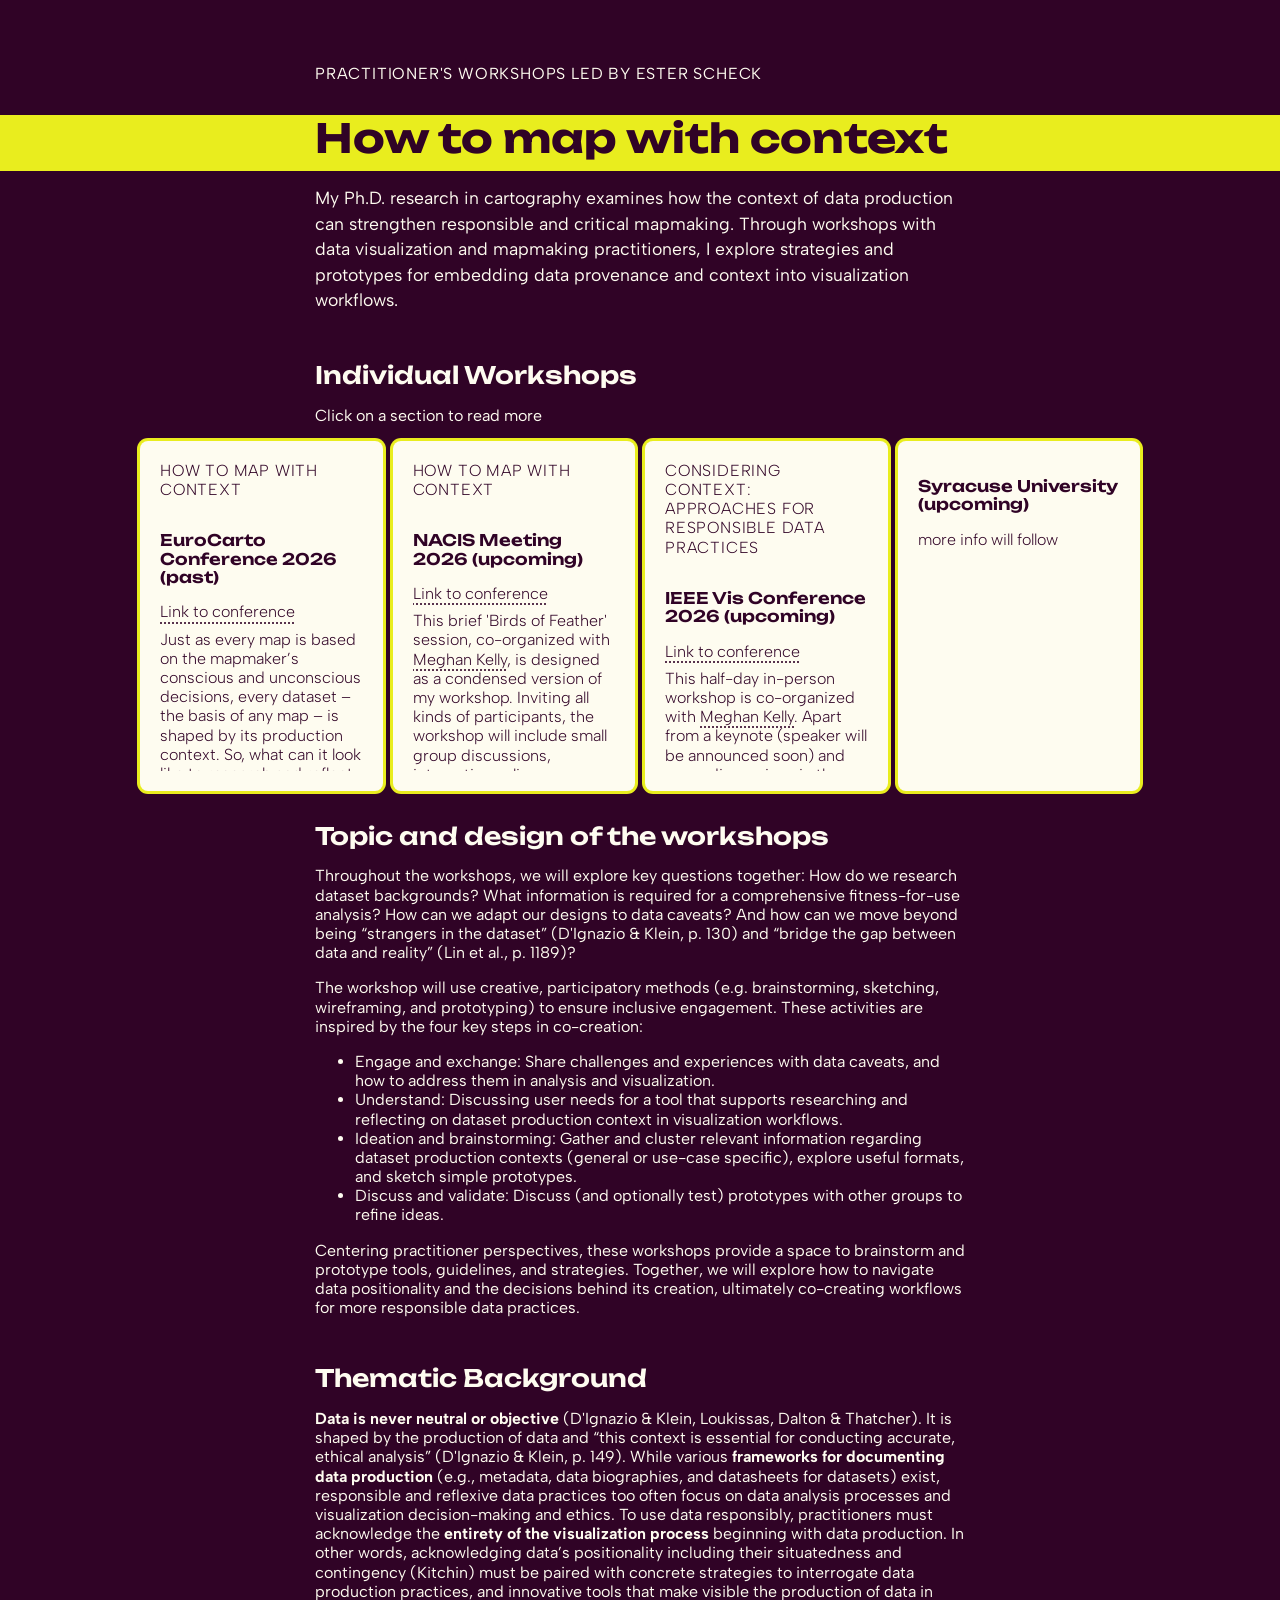
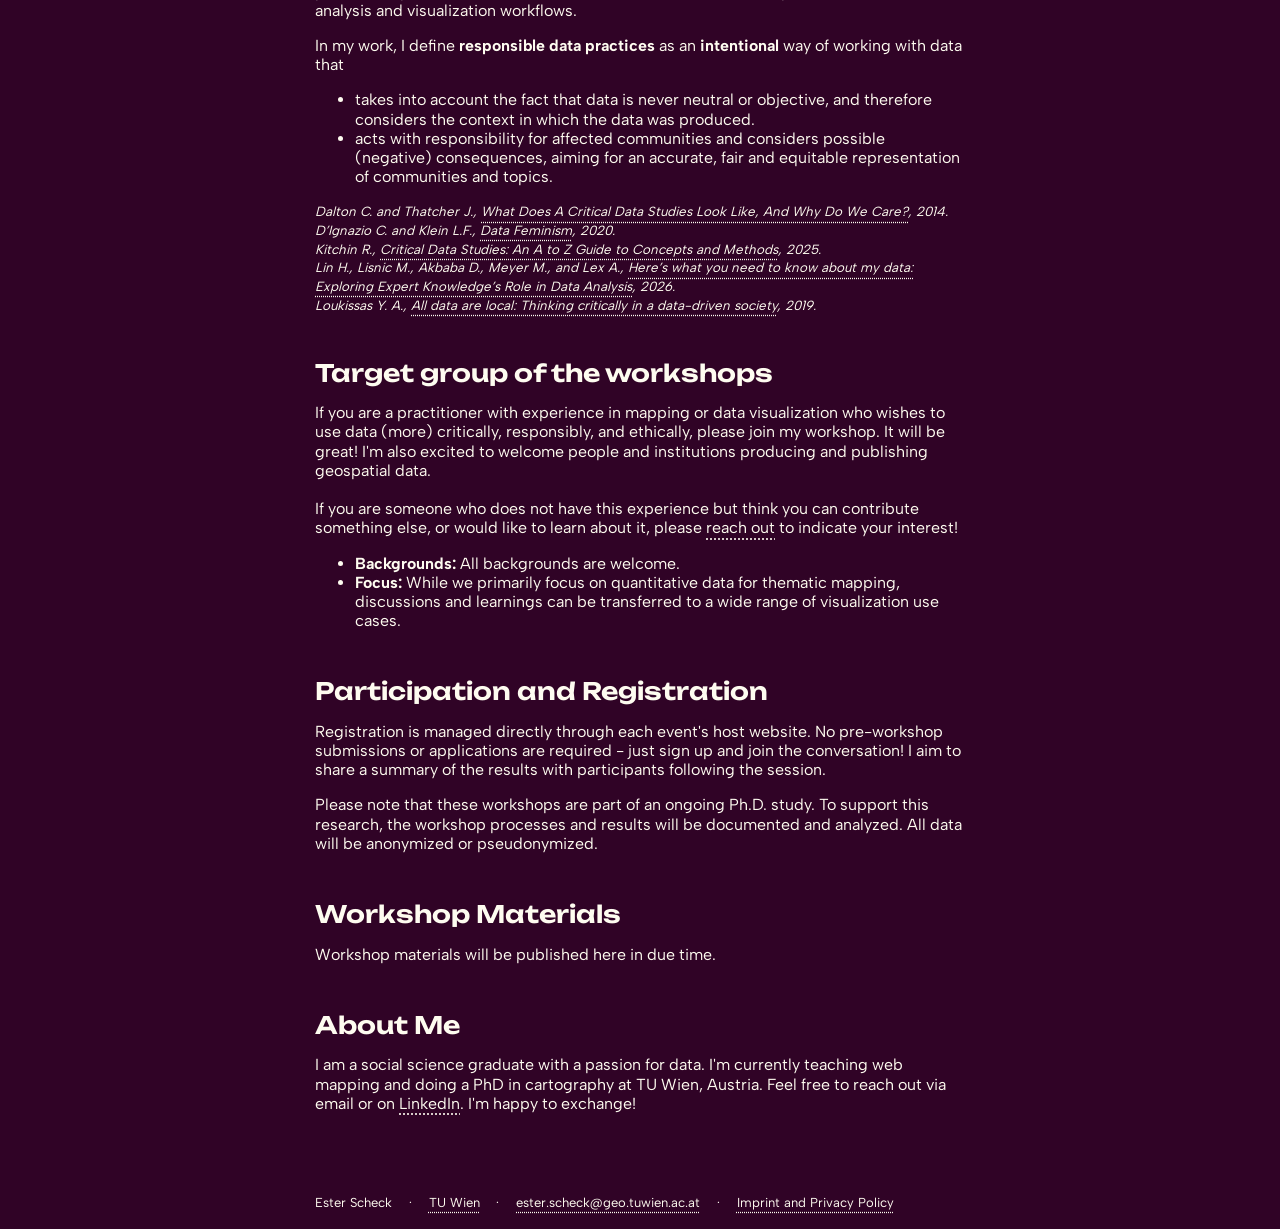
==== commit a8c61b38: "update Syracuse workshop" ====
--- a/index.html
+++ b/index.html
@@ -73,7 +73,7 @@
                     </p>   
                 </div>
                 <div class="workshop-column" onclick="expand(this)">
-                    <h3>Syracuse GIS Day (upcoming)</h3>
+                    <h3>Syracuse University (upcoming)</h3>
                     <p>
                         more info will follow
                     </p>
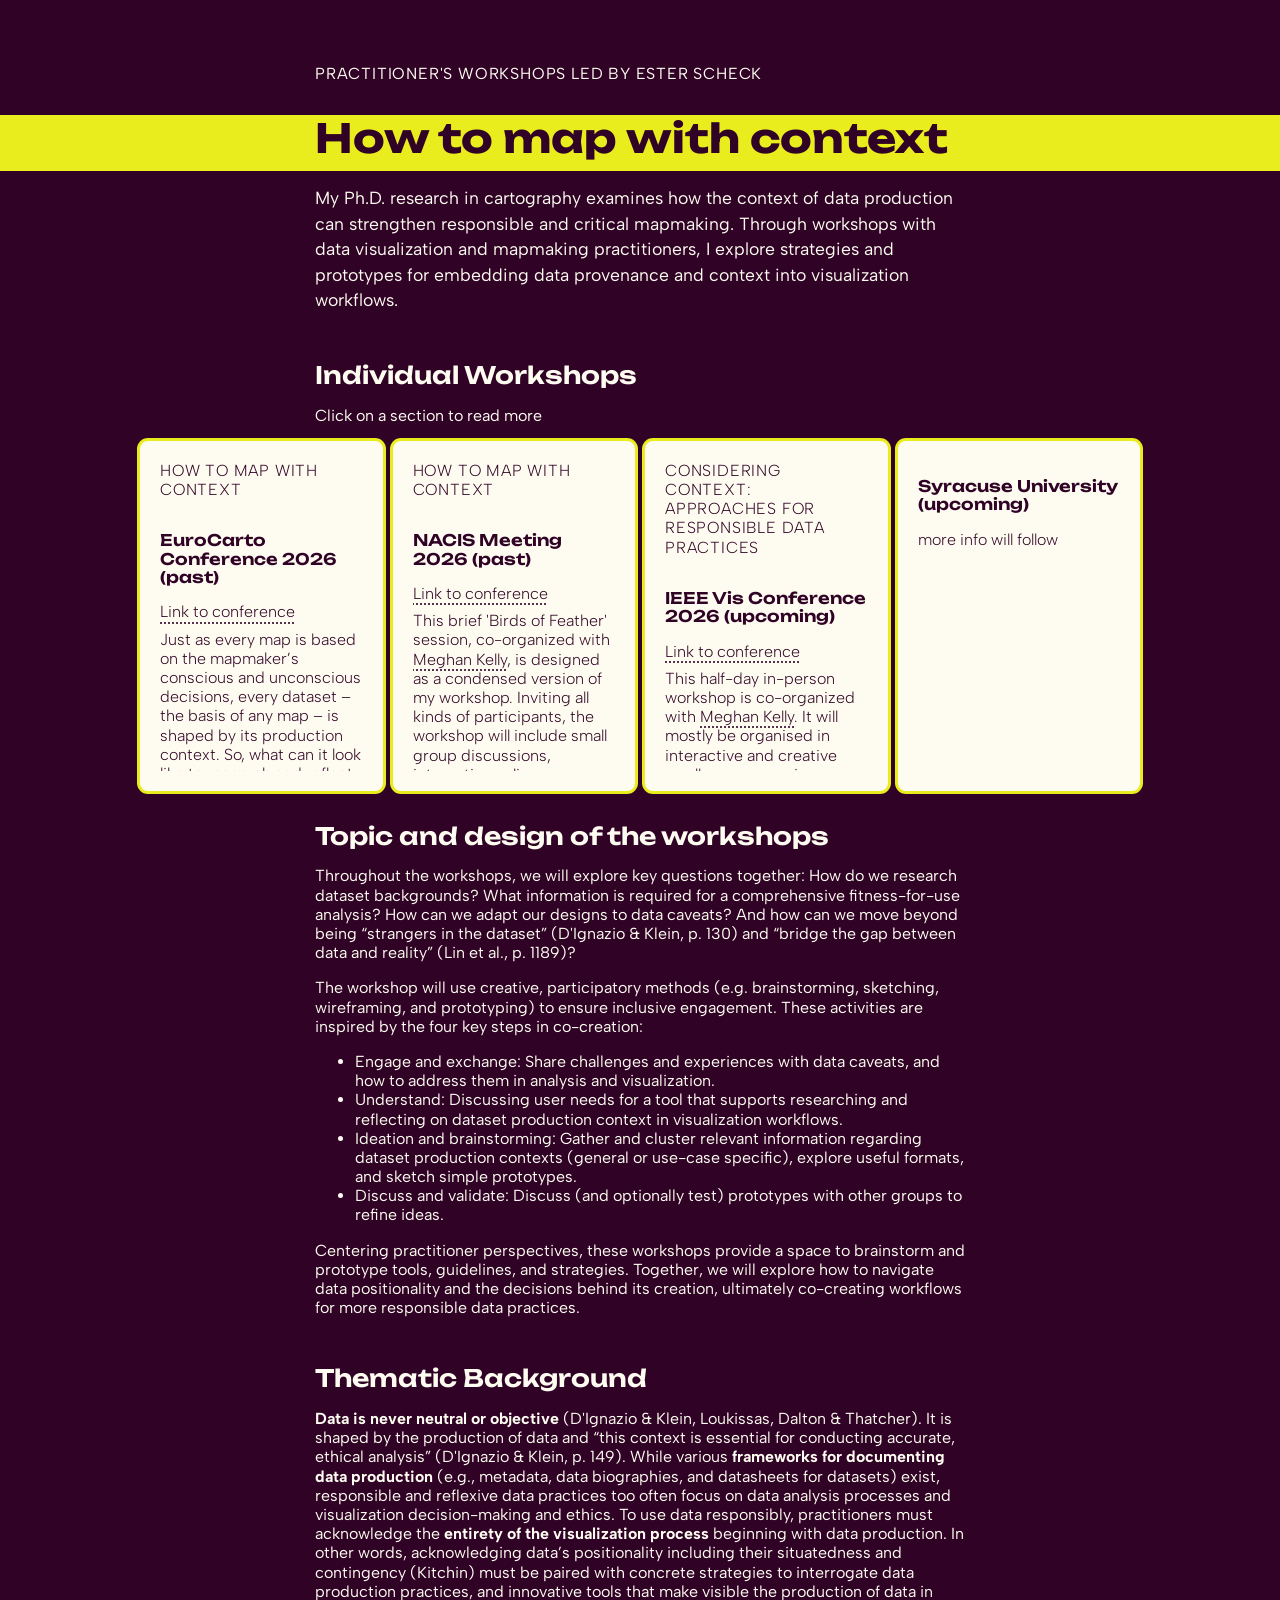
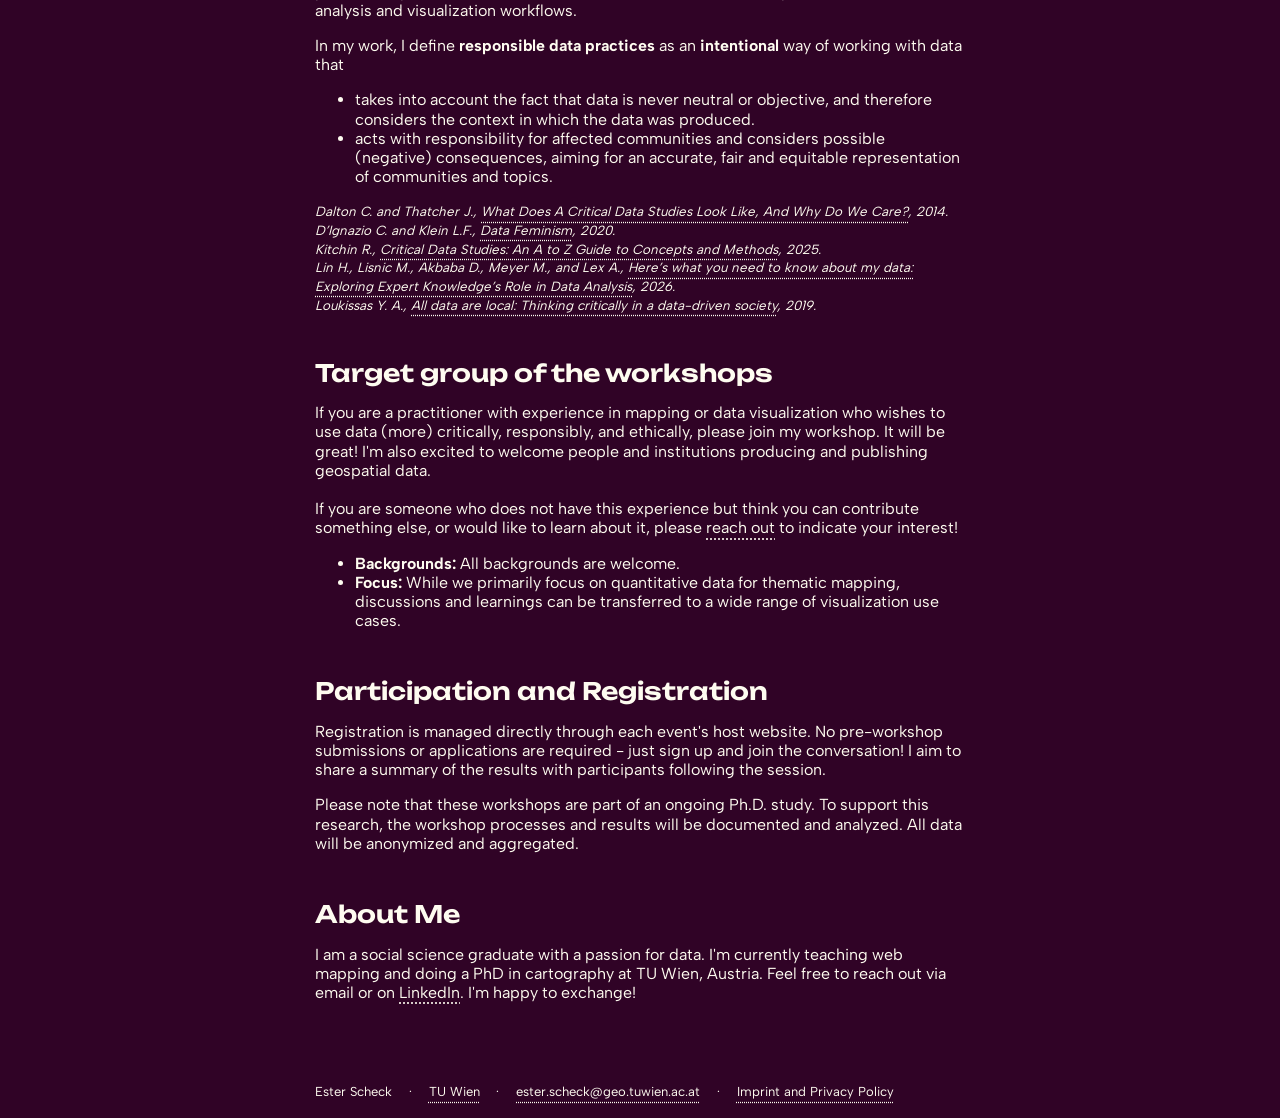
==== commit 544cf06f: "update index" ====
--- a/index.html
+++ b/index.html
@@ -51,7 +51,7 @@
                 </div>
                 <div class="workshop-column" onclick="expand(this)">
                     <div class="surtitle"> How to Map with Context</div>
-                    <h3>NACIS Meeting 2026 (upcoming)</h3>
+                    <h3>NACIS Meeting 2026 (past)</h3>
                     <a href="https://nacis.org/annual-meeting/2026/">Link to conference</a>
                     <p>
                         This brief 'Birds of Feather' session, co-organized with <a href="https://www.maxwell.syr.edu/directory/meghan-kelly">Meghan Kelly</a>,
@@ -66,8 +66,7 @@
                     <a href="https://www.ieeevis.org/year/2026/welcome/">Link to conference</a>
                     <p>
                         This half-day in-person workshop is co-organized with <a href="https://www.maxwell.syr.edu/directory/meghan-kelly">Meghan Kelly</a>.
-                        Apart from a keynote (speaker will be announced soon) and some discussions in the big group,
-                        it will mostly be organised in interactive and creative small group exercises.
+                        It will mostly be organised in interactive and creative small group exercises.
                         Embedded in a broader data viz context, we will also discuss the special challenges
                         and benefits of maps as a visualization type that not only shows attributes but also spatial relations.
                     </p>   
@@ -158,13 +157,8 @@
                 <p>
                     Please note that these workshops are part of an ongoing Ph.D. study. 
                     To support this research, the workshop processes and results will be documented and analyzed.
-                    All data will be anonymized or pseudonymized.
+                    All data will be anonymized and aggregated.
                 </p>
-            </section>
-
-            <section class="materials container">
-                <h2>Workshop Materials</h2>
-                <p>Workshop materials will be published here in due time.</p>
             </section>
 
             <section class="about-me container">
